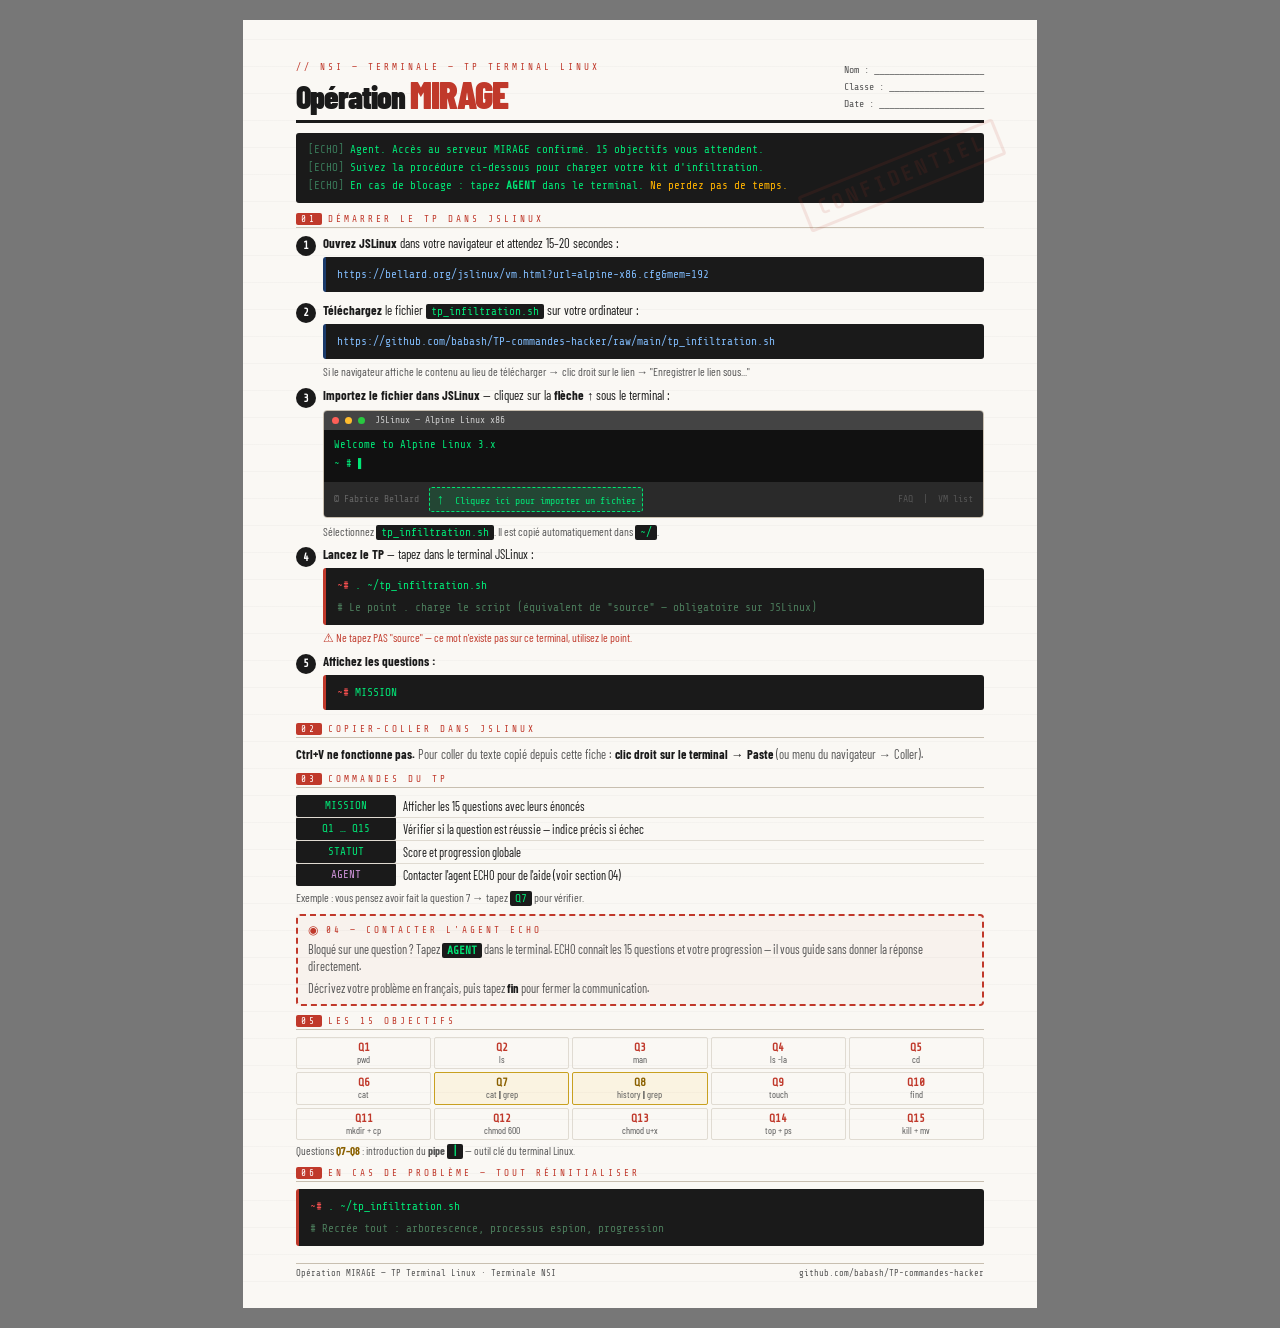
==== fiche_eleve_mirage.html @ bc5b4df1 "Add files via upload" ====
<!DOCTYPE html>
<html lang="fr">
<head>
<meta charset="UTF-8">
<title>Fiche Élève — Opération MIRAGE</title>
<style>
@import url('https://fonts.googleapis.com/css2?family=Share+Tech+Mono&family=Barlow+Condensed:wght@300;400;600;700;900&display=swap');

:root {
  --paper: #faf8f4;
  --ink: #1a1a1a;
  --ink-dim: #555;
  --red: #c0392b;
  --green: #1a6640;
  --amber: #7a4f00;
  --blue: #1a3a6a;
  --border: #c8bfb0;
  --border-light: #e0dbd2;
  --code-bg: #1a1a1a;
  --code-fg: #00e676;
}

* { box-sizing: border-box; margin: 0; padding: 0; }

@media screen {
  body { background: #777; display: flex; justify-content: center; padding: 20px; }
}

.page {
  width: 210mm;
  min-height: 297mm;
  background: var(--paper);
  color: var(--ink);
  font-family: 'Barlow Condensed', sans-serif;
  position: relative;
  padding: 11mm 14mm 14mm;
  background-image: repeating-linear-gradient(
    0deg, transparent, transparent 26px,
    rgba(0,0,0,0.025) 26px, rgba(0,0,0,0.025) 27px
  );
}

/* Tampon CONFIDENTIEL */
.page::before {
  content: 'CONFIDENTIEL';
  position: absolute; top: 36mm; right: 8mm;
  font-family: 'Share Tech Mono', monospace;
  font-size: 1.3rem; font-weight: 700;
  color: var(--red); opacity: 0.11;
  transform: rotate(-22deg);
  letter-spacing: 4px;
  border: 3px solid var(--red);
  padding: 5px 12px; border-radius: 3px;
  pointer-events: none;
}

/* ─── HEADER ─── */
.header {
  border-bottom: 3px solid var(--ink);
  padding-bottom: 7px; margin-bottom: 10px;
  display: flex; justify-content: space-between; align-items: flex-end;
}
.doc-ref {
  font-family: 'Share Tech Mono', monospace;
  font-size: 0.58rem; color: var(--red);
  letter-spacing: 3px; text-transform: uppercase; margin-bottom: 3px;
}
h1 { font-size: 2rem; font-weight: 900; line-height: 1; letter-spacing: -1px; }
h1 em { font-style: normal; color: var(--red); font-size: 2.4rem; }
.header-right {
  text-align: right;
  font-family: 'Share Tech Mono', monospace;
  font-size: 0.62rem; color: var(--ink-dim); line-height: 1.7;
}

/* ─── INTRO TRANSMISSION ─── */
.transmission {
  background: var(--ink); color: #00e676;
  font-family: 'Share Tech Mono', monospace;
  font-size: 0.68rem; line-height: 1.65;
  padding: 8px 12px; border-radius: 3px;
  margin-bottom: 10px;
}
.transmission .dim  { color: #3a7a5a; }
.transmission .warn { color: #ffb300; }

/* ─── SECTIONS ─── */
.section { margin-bottom: 9px; }
.section-head {
  font-family: 'Share Tech Mono', monospace;
  font-size: 0.58rem; letter-spacing: 3px;
  text-transform: uppercase; color: var(--red);
  border-bottom: 1px solid var(--border);
  padding-bottom: 2px; margin-bottom: 7px;
  display: flex; align-items: center; gap: 6px;
}
.section-head .num {
  background: var(--red); color: white;
  font-size: 0.58rem; padding: 1px 5px;
  border-radius: 2px;
}

/* ─── STEPS ─── */
.steps { display: flex; flex-direction: column; gap: 6px; }
.step { display: grid; grid-template-columns: 20px 1fr; gap: 7px; align-items: start; }
.step-num {
  font-family: 'Share Tech Mono', monospace;
  font-size: 0.7rem; font-weight: 700;
  color: white; background: var(--ink);
  width: 20px; height: 20px; border-radius: 50%;
  display: flex; align-items: center; justify-content: center;
  flex-shrink: 0; margin-top: 1px;
}
.step-body { font-size: 0.8rem; line-height: 1.4; }
.step-body strong { font-weight: 700; }
.step-body a { color: var(--blue); font-weight: 600; }

/* ─── CODE BLOCKS ─── */
code {
  font-family: 'Share Tech Mono', monospace;
  background: var(--ink); color: var(--code-fg);
  padding: 1px 5px; border-radius: 2px; font-size: 0.7rem;
}
.cmd-block {
  font-family: 'Share Tech Mono', monospace;
  background: var(--ink); color: var(--code-fg);
  padding: 7px 11px; border-radius: 3px;
  font-size: 0.7rem; line-height: 1.9; margin: 4px 0;
  border-left: 3px solid var(--red);
}
.cmd-block .prompt { color: #ff5252; }
.cmd-block .dim    { color: #4a7a5a; }
.cmd-block .url    { color: #ffb300; font-size: 0.64rem; word-break: break-all; }

/* ─── JSLINUX SCHEMA ─── */
.jslinux-schema {
  border: 1px solid var(--border);
  border-radius: 4px;
  overflow: hidden;
  margin: 5px 0;
  font-family: 'Share Tech Mono', monospace;
  font-size: 0.68rem;
}
.schema-bar {
  background: #444; color: #ccc;
  padding: 3px 8px; font-size: 0.62rem;
  display: flex; align-items: center; gap: 6px;
}
.schema-dot { width: 7px; height: 7px; border-radius: 50%; display: inline-block; }
.schema-terminal {
  background: #111; color: #00e676;
  padding: 6px 10px; line-height: 1.8; font-size: 0.66rem;
  min-height: 52px;
}
.schema-toolbar {
  background: #2a2a2a; color: #888;
  padding: 5px 10px;
  display: flex; align-items: center; gap: 10px;
  font-size: 0.62rem;
}
.upload-btn {
  background: #444; color: #fff;
  border: 1px solid #666; border-radius: 3px;
  padding: 3px 9px; font-size: 0.65rem;
  display: inline-flex; align-items: center; gap: 4px;
  cursor: pointer;
}
.arrow-up { font-size: 0.9rem; color: #00e676; }
.highlight-arrow {
  background: rgba(0,230,118,0.15);
  border: 1px dashed var(--code-fg);
  border-radius: 3px; padding: 1px 6px;
  color: var(--code-fg);
}

/* ─── COMMANDES TABLE ─── */
.cmd-table { width: 100%; border-collapse: collapse; font-size: 0.76rem; margin: 4px 0; }
.cmd-table td { padding: 4px 7px; border-bottom: 1px solid var(--border-light); vertical-align: middle; }
.cmd-table td:first-child {
  font-family: 'Share Tech Mono', monospace;
  background: var(--ink); color: var(--code-fg);
  font-size: 0.68rem; width: 100px;
  border-radius: 2px; text-align: center;
}
.cmd-table .agent-row td:first-child { color: #ce93d8; }
.cmd-table tr:last-child td { border-bottom: none; }

/* ─── ECHO BOX ─── */
.echo-box {
  border: 2px dashed var(--red);
  border-radius: 4px; padding: 7px 10px;
  background: rgba(192,57,43,0.03); margin-bottom: 9px;
}
.echo-title {
  font-family: 'Share Tech Mono', monospace;
  font-size: 0.58rem; letter-spacing: 3px;
  text-transform: uppercase; color: var(--red);
  margin-bottom: 4px; display: flex; align-items: center; gap: 5px;
}
.echo-title::before { content: '◉'; font-size: 0.75rem; }
.echo-box p { font-size: 0.77rem; line-height: 1.4; color: var(--ink-dim); }
.echo-box strong { color: var(--ink); }

/* ─── Q GRID ─── */
.q-grid {
  display: grid; grid-template-columns: repeat(5, 1fr);
  gap: 3px; margin: 4px 0;
}
.q-cell {
  border: 1px solid var(--border-light); border-radius: 2px;
  padding: 3px 4px; text-align: center; font-size: 0.67rem;
}
.q-cell .qn {
  font-family: 'Share Tech Mono', monospace;
  font-size: 0.7rem; font-weight: 700; color: var(--red); display: block;
}
.q-cell .ql { font-size: 0.6rem; color: var(--ink-dim); display: block; line-height: 1.2; }
.q-cell.pipe { background: rgba(255,179,0,0.08); border-color: #c8a020; }
.q-cell.pipe .qn { color: #8a6000; }

/* ─── FOOTER ─── */
footer {
  position: absolute; bottom: 8mm; left: 14mm; right: 14mm;
  border-top: 1px solid var(--border);
  padding-top: 4px;
  display: flex; justify-content: space-between; align-items: center;
  font-family: 'Share Tech Mono', monospace;
  font-size: 0.55rem; color: var(--ink-dim);
}
footer a { color: var(--ink-dim); text-decoration: none; }

@media print {
  body { background: none; padding: 0; }
  .page { box-shadow: none; }
}
</style>
</head>
<body>
<div class="page">

  <!-- HEADER -->
  <div class="header">
    <div>
      <div class="doc-ref">// NSI — Terminale — TP Terminal Linux</div>
      <h1>Opération <em>MIRAGE</em></h1>
    </div>
    <div class="header-right">
      Nom : ______________________<br>
      Classe : ___________________<br>
      Date : _____________________
    </div>
  </div>

  <!-- TRANSMISSION -->
  <div class="transmission">
    <span class="dim">[ECHO]</span> Agent. Accès au serveur MIRAGE confirmé. 15 objectifs vous attendent.<br>
    <span class="dim">[ECHO]</span> Suivez la procédure ci-dessous pour charger votre kit d'infiltration.<br>
    <span class="dim">[ECHO]</span> En cas de blocage : tapez <strong>AGENT</strong> dans le terminal. <span class="warn">Ne perdez pas de temps.</span>
  </div>

  <!-- SECTION 1 : DÉMARRAGE JSLINUX -->
  <div class="section">
    <div class="section-head"><span class="num">01</span> Démarrer le TP dans JSLinux</div>
    <div class="steps">

      <div class="step">
        <div class="step-num">1</div>
        <div class="step-body">
          <strong>Ouvrez JSLinux</strong> dans votre navigateur et attendez 15–20 secondes :
          <div class="cmd-block" style="border-left-color:#1a3a6a;">
            <span style="color:#7eb8f7;">https://bellard.org/jslinux/vm.html?url=alpine-x86.cfg&amp;mem=192</span>
          </div>
        </div>
      </div>

      <div class="step">
        <div class="step-num">2</div>
        <div class="step-body">
          <strong>Téléchargez</strong> le fichier <code>tp_infiltration.sh</code> sur votre ordinateur :
          <div class="cmd-block" style="border-left-color:#1a3a6a;">
            <span style="color:#7eb8f7;">https://github.com/babash/TP-commandes-hacker/raw/main/tp_infiltration.sh</span>
          </div>
          <span style="font-size:0.72rem; color:var(--ink-dim);">Si le navigateur affiche le contenu au lieu de télécharger → clic droit sur le lien → "Enregistrer le lien sous..."</span>
        </div>
      </div>

      <div class="step">
        <div class="step-num">3</div>
        <div class="step-body">
          <strong>Importez le fichier dans JSLinux</strong> — cliquez sur la <strong>flèche ↑</strong> sous le terminal :

          <!-- Schéma JSLinux -->
          <div class="jslinux-schema" style="margin-top:5px;">
            <div class="schema-bar">
              <span class="schema-dot" style="background:#ff5f57;"></span>
              <span class="schema-dot" style="background:#febc2e;"></span>
              <span class="schema-dot" style="background:#28c840;"></span>
              <span style="margin-left:4px; font-size:0.6rem;">JSLinux — Alpine Linux x86</span>
            </div>
            <div class="schema-terminal">
              Welcome to Alpine Linux 3.x<br>
              ~ # <span style="animation: blink 1s step-end infinite;">▌</span>
            </div>
            <div class="schema-toolbar">
              <span style="color:#666; font-size:0.6rem;">© Fabrice Bellard</span>
              <span class="highlight-arrow">
                <span class="arrow-up">↑</span> &nbsp;Cliquez ici pour importer un fichier
              </span>
              <span style="color:#555; font-size:0.6rem; margin-left:auto;">FAQ &nbsp;|&nbsp; VM list</span>
            </div>
          </div>
          <span style="font-size:0.72rem; color:var(--ink-dim);">
            Sélectionnez <code>tp_infiltration.sh</code>. Il est copié automatiquement dans <code>~/</code>.
          </span>
        </div>
      </div>

      <div class="step">
        <div class="step-num">4</div>
        <div class="step-body">
          <strong>Lancez le TP</strong> — tapez dans le terminal JSLinux :
          <div class="cmd-block">
            <span class="prompt">~#</span> . ~/tp_infiltration.sh
            <br><span class="dim"># Le point . charge le script (équivalent de "source" — obligatoire sur JSLinux)</span>
          </div>
          <span style="font-size:0.72rem; color:var(--red);">⚠ Ne tapez PAS "source" — ce mot n'existe pas sur ce terminal, utilisez le point.</span>
        </div>
      </div>

      <div class="step">
        <div class="step-num">5</div>
        <div class="step-body">
          <strong>Affichez les questions :</strong>
          <div class="cmd-block">
            <span class="prompt">~#</span> MISSION
          </div>
        </div>
      </div>

    </div>
  </div>

  <!-- SECTION 2 : COPIER-COLLER -->
  <div class="section">
    <div class="section-head"><span class="num">02</span> Copier-coller dans JSLinux</div>
    <div style="font-size:0.78rem; line-height:1.5; color:var(--ink-dim);">
      <strong style="color:var(--ink);">Ctrl+V ne fonctionne pas.</strong>
      Pour coller du texte copié depuis cette fiche :
      <strong style="color:var(--ink);">clic droit sur le terminal → Paste</strong> (ou menu du navigateur → Coller).
    </div>
  </div>

  <!-- SECTION 3 : COMMANDES TP -->
  <div class="section">
    <div class="section-head"><span class="num">03</span> Commandes du TP</div>
    <table class="cmd-table">
      <tr><td>MISSION</td><td>Afficher les 15 questions avec leurs énoncés</td></tr>
      <tr><td>Q1 … Q15</td><td>Vérifier si la question est réussie — indice précis si échec</td></tr>
      <tr><td>STATUT</td><td>Score et progression globale</td></tr>
      <tr class="agent-row"><td>AGENT</td><td>Contacter l'agent ECHO pour de l'aide (voir section 04)</td></tr>
    </table>
    <div style="font-size:0.72rem; color:var(--ink-dim); margin-top:4px;">
      Exemple : vous pensez avoir fait la question 7 → tapez <code>Q7</code> pour vérifier.
    </div>
  </div>

  <!-- SECTION 4 : AGENT ECHO -->
  <div class="echo-box">
    <div class="echo-title">04 — Contacter l'agent ECHO</div>
    <p>
      Bloqué sur une question ? Tapez <strong><code>AGENT</code></strong> dans le terminal.
      ECHO connaît les 15 questions et votre progression — il vous guide sans donner la réponse directement.
    </p>
    <p style="margin-top:4px;">
      Décrivez votre problème en français, puis tapez <strong>fin</strong> pour fermer la communication.
    </p>
  </div>

  <!-- SECTION 5 : LES 15 QUESTIONS -->
  <div class="section">
    <div class="section-head"><span class="num">05</span> Les 15 objectifs</div>
    <div class="q-grid">
      <div class="q-cell"><span class="qn">Q1</span><span class="ql">pwd</span></div>
      <div class="q-cell"><span class="qn">Q2</span><span class="ql">ls</span></div>
      <div class="q-cell"><span class="qn">Q3</span><span class="ql">man</span></div>
      <div class="q-cell"><span class="qn">Q4</span><span class="ql">ls -la</span></div>
      <div class="q-cell"><span class="qn">Q5</span><span class="ql">cd</span></div>
      <div class="q-cell"><span class="qn">Q6</span><span class="ql">cat</span></div>
      <div class="q-cell pipe"><span class="qn">Q7</span><span class="ql">cat <strong>|</strong> grep</span></div>
      <div class="q-cell pipe"><span class="qn">Q8</span><span class="ql">history <strong>|</strong> grep</span></div>
      <div class="q-cell"><span class="qn">Q9</span><span class="ql">touch</span></div>
      <div class="q-cell"><span class="qn">Q10</span><span class="ql">find</span></div>
      <div class="q-cell"><span class="qn">Q11</span><span class="ql">mkdir + cp</span></div>
      <div class="q-cell"><span class="qn">Q12</span><span class="ql">chmod 600</span></div>
      <div class="q-cell"><span class="qn">Q13</span><span class="ql">chmod u+x</span></div>
      <div class="q-cell"><span class="qn">Q14</span><span class="ql">top + ps</span></div>
      <div class="q-cell"><span class="qn">Q15</span><span class="ql">kill + mv</span></div>
    </div>
    <div style="font-size:0.7rem; color:var(--ink-dim); margin-top:3px;">
      Questions <span style="color:#8a6000; font-weight:700;">Q7–Q8</span> : introduction du <strong>pipe <code>|</code></strong> — outil clé du terminal Linux.
    </div>
  </div>

  <!-- SECTION 6 : RÉINITIALISER -->
  <div class="section">
    <div class="section-head"><span class="num">06</span> En cas de problème — tout réinitialiser</div>
    <div class="cmd-block">
      <span class="prompt">~#</span> . ~/tp_infiltration.sh
      <br><span class="dim"># Recrée tout : arborescence, processus espion, progression</span>
    </div>
  </div>

  <footer>
    <span>Opération MIRAGE — TP Terminal Linux · Terminale NSI</span>
    <a href="https://github.com/babash/TP-commandes-hacker">github.com/babash/TP-commandes-hacker</a>
  </footer>

</div>
</body>
</html>
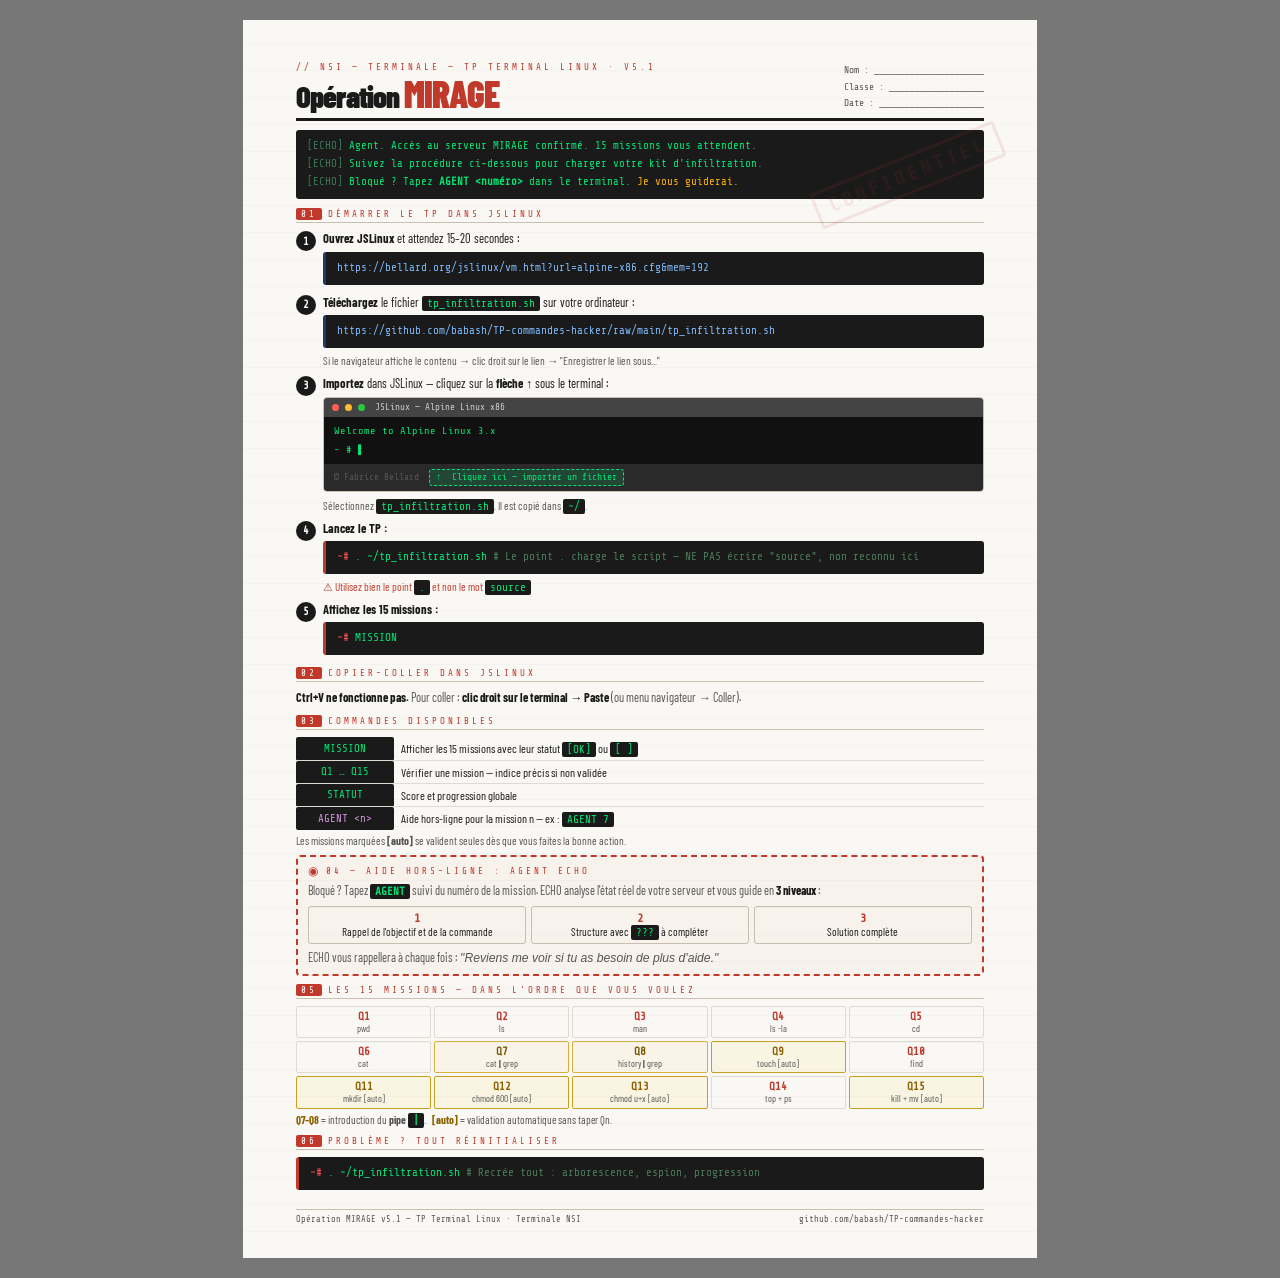
==== commit bc63cb79: "Add files via upload" ====
--- a/fiche_eleve_mirage.html
+++ b/fiche_eleve_mirage.html
@@ -2,416 +2,229 @@
 <html lang="fr">
 <head>
 <meta charset="UTF-8">
-<title>Fiche Élève — Opération MIRAGE</title>
+<title>Fiche Élève — Opération MIRAGE v5.1</title>
 <style>
 @import url('https://fonts.googleapis.com/css2?family=Share+Tech+Mono&family=Barlow+Condensed:wght@300;400;600;700;900&display=swap');
-
 :root {
-  --paper: #faf8f4;
-  --ink: #1a1a1a;
-  --ink-dim: #555;
-  --red: #c0392b;
-  --green: #1a6640;
-  --amber: #7a4f00;
-  --blue: #1a3a6a;
-  --border: #c8bfb0;
-  --border-light: #e0dbd2;
-  --code-bg: #1a1a1a;
-  --code-fg: #00e676;
+  --paper:#faf8f4; --ink:#1a1a1a; --dim:#555;
+  --red:#c0392b; --blue:#1a3a6a; --border:#c8bfb0; --bl:#e0dbd2;
+  --code:#1a1a1a; --fg:#00e676;
 }
-
-* { box-sizing: border-box; margin: 0; padding: 0; }
-
-@media screen {
-  body { background: #777; display: flex; justify-content: center; padding: 20px; }
+*{box-sizing:border-box;margin:0;padding:0;}
+@media screen{body{background:#777;display:flex;justify-content:center;padding:20px;}}
+.page{
+  width:210mm; min-height:297mm;
+  background:var(--paper); color:var(--ink);
+  font-family:'Barlow Condensed',sans-serif;
+  position:relative; padding:11mm 14mm 16mm;
+  background-image:repeating-linear-gradient(0deg,transparent,transparent 26px,rgba(0,0,0,.025) 26px,rgba(0,0,0,.025) 27px);
 }
-
-.page {
-  width: 210mm;
-  min-height: 297mm;
-  background: var(--paper);
-  color: var(--ink);
-  font-family: 'Barlow Condensed', sans-serif;
-  position: relative;
-  padding: 11mm 14mm 14mm;
-  background-image: repeating-linear-gradient(
-    0deg, transparent, transparent 26px,
-    rgba(0,0,0,0.025) 26px, rgba(0,0,0,0.025) 27px
-  );
+.page::before{
+  content:'CONFIDENTIEL';
+  position:absolute;top:36mm;right:8mm;
+  font-family:'Share Tech Mono',monospace;font-size:1.2rem;font-weight:700;
+  color:var(--red);opacity:.1;transform:rotate(-22deg);letter-spacing:4px;
+  border:3px solid var(--red);padding:5px 12px;border-radius:3px;pointer-events:none;
 }
-
-/* Tampon CONFIDENTIEL */
-.page::before {
-  content: 'CONFIDENTIEL';
-  position: absolute; top: 36mm; right: 8mm;
-  font-family: 'Share Tech Mono', monospace;
-  font-size: 1.3rem; font-weight: 700;
-  color: var(--red); opacity: 0.11;
-  transform: rotate(-22deg);
-  letter-spacing: 4px;
-  border: 3px solid var(--red);
-  padding: 5px 12px; border-radius: 3px;
-  pointer-events: none;
-}
-
-/* ─── HEADER ─── */
-.header {
-  border-bottom: 3px solid var(--ink);
-  padding-bottom: 7px; margin-bottom: 10px;
-  display: flex; justify-content: space-between; align-items: flex-end;
-}
-.doc-ref {
-  font-family: 'Share Tech Mono', monospace;
-  font-size: 0.58rem; color: var(--red);
-  letter-spacing: 3px; text-transform: uppercase; margin-bottom: 3px;
-}
-h1 { font-size: 2rem; font-weight: 900; line-height: 1; letter-spacing: -1px; }
-h1 em { font-style: normal; color: var(--red); font-size: 2.4rem; }
-.header-right {
-  text-align: right;
-  font-family: 'Share Tech Mono', monospace;
-  font-size: 0.62rem; color: var(--ink-dim); line-height: 1.7;
-}
-
-/* ─── INTRO TRANSMISSION ─── */
-.transmission {
-  background: var(--ink); color: #00e676;
-  font-family: 'Share Tech Mono', monospace;
-  font-size: 0.68rem; line-height: 1.65;
-  padding: 8px 12px; border-radius: 3px;
-  margin-bottom: 10px;
-}
-.transmission .dim  { color: #3a7a5a; }
-.transmission .warn { color: #ffb300; }
-
-/* ─── SECTIONS ─── */
-.section { margin-bottom: 9px; }
-.section-head {
-  font-family: 'Share Tech Mono', monospace;
-  font-size: 0.58rem; letter-spacing: 3px;
-  text-transform: uppercase; color: var(--red);
-  border-bottom: 1px solid var(--border);
-  padding-bottom: 2px; margin-bottom: 7px;
-  display: flex; align-items: center; gap: 6px;
-}
-.section-head .num {
-  background: var(--red); color: white;
-  font-size: 0.58rem; padding: 1px 5px;
-  border-radius: 2px;
-}
-
-/* ─── STEPS ─── */
-.steps { display: flex; flex-direction: column; gap: 6px; }
-.step { display: grid; grid-template-columns: 20px 1fr; gap: 7px; align-items: start; }
-.step-num {
-  font-family: 'Share Tech Mono', monospace;
-  font-size: 0.7rem; font-weight: 700;
-  color: white; background: var(--ink);
-  width: 20px; height: 20px; border-radius: 50%;
-  display: flex; align-items: center; justify-content: center;
-  flex-shrink: 0; margin-top: 1px;
-}
-.step-body { font-size: 0.8rem; line-height: 1.4; }
-.step-body strong { font-weight: 700; }
-.step-body a { color: var(--blue); font-weight: 600; }
-
-/* ─── CODE BLOCKS ─── */
-code {
-  font-family: 'Share Tech Mono', monospace;
-  background: var(--ink); color: var(--code-fg);
-  padding: 1px 5px; border-radius: 2px; font-size: 0.7rem;
-}
-.cmd-block {
-  font-family: 'Share Tech Mono', monospace;
-  background: var(--ink); color: var(--code-fg);
-  padding: 7px 11px; border-radius: 3px;
-  font-size: 0.7rem; line-height: 1.9; margin: 4px 0;
-  border-left: 3px solid var(--red);
-}
-.cmd-block .prompt { color: #ff5252; }
-.cmd-block .dim    { color: #4a7a5a; }
-.cmd-block .url    { color: #ffb300; font-size: 0.64rem; word-break: break-all; }
-
-/* ─── JSLINUX SCHEMA ─── */
-.jslinux-schema {
-  border: 1px solid var(--border);
-  border-radius: 4px;
-  overflow: hidden;
-  margin: 5px 0;
-  font-family: 'Share Tech Mono', monospace;
-  font-size: 0.68rem;
-}
-.schema-bar {
-  background: #444; color: #ccc;
-  padding: 3px 8px; font-size: 0.62rem;
-  display: flex; align-items: center; gap: 6px;
-}
-.schema-dot { width: 7px; height: 7px; border-radius: 50%; display: inline-block; }
-.schema-terminal {
-  background: #111; color: #00e676;
-  padding: 6px 10px; line-height: 1.8; font-size: 0.66rem;
-  min-height: 52px;
-}
-.schema-toolbar {
-  background: #2a2a2a; color: #888;
-  padding: 5px 10px;
-  display: flex; align-items: center; gap: 10px;
-  font-size: 0.62rem;
-}
-.upload-btn {
-  background: #444; color: #fff;
-  border: 1px solid #666; border-radius: 3px;
-  padding: 3px 9px; font-size: 0.65rem;
-  display: inline-flex; align-items: center; gap: 4px;
-  cursor: pointer;
-}
-.arrow-up { font-size: 0.9rem; color: #00e676; }
-.highlight-arrow {
-  background: rgba(0,230,118,0.15);
-  border: 1px dashed var(--code-fg);
-  border-radius: 3px; padding: 1px 6px;
-  color: var(--code-fg);
-}
-
-/* ─── COMMANDES TABLE ─── */
-.cmd-table { width: 100%; border-collapse: collapse; font-size: 0.76rem; margin: 4px 0; }
-.cmd-table td { padding: 4px 7px; border-bottom: 1px solid var(--border-light); vertical-align: middle; }
-.cmd-table td:first-child {
-  font-family: 'Share Tech Mono', monospace;
-  background: var(--ink); color: var(--code-fg);
-  font-size: 0.68rem; width: 100px;
-  border-radius: 2px; text-align: center;
-}
-.cmd-table .agent-row td:first-child { color: #ce93d8; }
-.cmd-table tr:last-child td { border-bottom: none; }
-
-/* ─── ECHO BOX ─── */
-.echo-box {
-  border: 2px dashed var(--red);
-  border-radius: 4px; padding: 7px 10px;
-  background: rgba(192,57,43,0.03); margin-bottom: 9px;
-}
-.echo-title {
-  font-family: 'Share Tech Mono', monospace;
-  font-size: 0.58rem; letter-spacing: 3px;
-  text-transform: uppercase; color: var(--red);
-  margin-bottom: 4px; display: flex; align-items: center; gap: 5px;
-}
-.echo-title::before { content: '◉'; font-size: 0.75rem; }
-.echo-box p { font-size: 0.77rem; line-height: 1.4; color: var(--ink-dim); }
-.echo-box strong { color: var(--ink); }
-
-/* ─── Q GRID ─── */
-.q-grid {
-  display: grid; grid-template-columns: repeat(5, 1fr);
-  gap: 3px; margin: 4px 0;
-}
-.q-cell {
-  border: 1px solid var(--border-light); border-radius: 2px;
-  padding: 3px 4px; text-align: center; font-size: 0.67rem;
-}
-.q-cell .qn {
-  font-family: 'Share Tech Mono', monospace;
-  font-size: 0.7rem; font-weight: 700; color: var(--red); display: block;
-}
-.q-cell .ql { font-size: 0.6rem; color: var(--ink-dim); display: block; line-height: 1.2; }
-.q-cell.pipe { background: rgba(255,179,0,0.08); border-color: #c8a020; }
-.q-cell.pipe .qn { color: #8a6000; }
-
-/* ─── FOOTER ─── */
-footer {
-  position: absolute; bottom: 8mm; left: 14mm; right: 14mm;
-  border-top: 1px solid var(--border);
-  padding-top: 4px;
-  display: flex; justify-content: space-between; align-items: center;
-  font-family: 'Share Tech Mono', monospace;
-  font-size: 0.55rem; color: var(--ink-dim);
-}
-footer a { color: var(--ink-dim); text-decoration: none; }
-
-@media print {
-  body { background: none; padding: 0; }
-  .page { box-shadow: none; }
-}
+.header{border-bottom:3px solid var(--ink);padding-bottom:7px;margin-bottom:9px;display:flex;justify-content:space-between;align-items:flex-end;}
+.doc-ref{font-family:'Share Tech Mono',monospace;font-size:.57rem;color:var(--red);letter-spacing:3px;text-transform:uppercase;margin-bottom:3px;}
+h1{font-size:1.9rem;font-weight:900;line-height:1;letter-spacing:-1px;}
+h1 em{font-style:normal;color:var(--red);font-size:2.3rem;}
+.header-r{text-align:right;font-family:'Share Tech Mono',monospace;font-size:.6rem;color:var(--dim);line-height:1.7;}
+.tx{background:var(--ink);color:#00e676;font-family:'Share Tech Mono',monospace;font-size:.67rem;line-height:1.65;padding:8px 11px;border-radius:3px;margin-bottom:9px;}
+.tx .d{color:#3a7a5a;} .tx .w{color:#ffb300;}
+.sec{margin-bottom:8px;}
+.sh{font-family:'Share Tech Mono',monospace;font-size:.57rem;letter-spacing:3px;text-transform:uppercase;color:var(--red);border-bottom:1px solid var(--border);padding-bottom:2px;margin-bottom:7px;display:flex;align-items:center;gap:6px;}
+.sh .n{background:var(--red);color:white;font-size:.57rem;padding:1px 5px;border-radius:2px;}
+.steps{display:flex;flex-direction:column;gap:5px;}
+.step{display:grid;grid-template-columns:20px 1fr;gap:7px;align-items:start;}
+.sn{font-family:'Share Tech Mono',monospace;font-size:.68rem;font-weight:700;color:white;background:var(--ink);width:20px;height:20px;border-radius:50%;display:flex;align-items:center;justify-content:center;flex-shrink:0;margin-top:1px;}
+.sb{font-size:.78rem;line-height:1.4;}
+.sb strong{font-weight:700;}
+.sb a{color:var(--blue);font-weight:600;}
+code{font-family:'Share Tech Mono',monospace;background:var(--ink);color:var(--fg);padding:1px 5px;border-radius:2px;font-size:.69rem;}
+.cmd{font-family:'Share Tech Mono',monospace;background:var(--ink);color:var(--fg);padding:6px 11px;border-radius:3px;font-size:.69rem;line-height:1.9;margin:4px 0;border-left:3px solid var(--red);}
+.cmd .pr{color:#ff5252;} .cmd .d{color:#4a7a5a;} .cmd .url{color:#ffb300;font-size:.63rem;word-break:break-all;}
+/* JSLinux schema */
+.jsl{border:1px solid var(--border);border-radius:4px;overflow:hidden;margin:5px 0;font-family:'Share Tech Mono',monospace;font-size:.66rem;}
+.jsl-bar{background:#444;color:#ccc;padding:3px 8px;font-size:.6rem;display:flex;align-items:center;gap:6px;}
+.dot{width:7px;height:7px;border-radius:50%;display:inline-block;}
+.jsl-term{background:#111;color:#00e676;padding:5px 10px;line-height:1.8;font-size:.64rem;min-height:46px;}
+.jsl-tb{background:#2a2a2a;color:#888;padding:5px 10px;display:flex;align-items:center;gap:10px;font-size:.6rem;}
+.arrow-hl{background:rgba(0,230,118,.15);border:1px dashed #00e676;border-radius:3px;padding:1px 6px;color:#00e676;}
+/* Commands table */
+.ct{width:100%;border-collapse:collapse;font-size:.75rem;margin:4px 0;}
+.ct td{padding:4px 7px;border-bottom:1px solid var(--bl);vertical-align:middle;}
+.ct td:first-child{font-family:'Share Tech Mono',monospace;background:var(--ink);color:var(--fg);font-size:.67rem;width:98px;border-radius:2px;text-align:center;}
+.ct .ar td:first-child{color:#ce93d8;}
+.ct tr:last-child td{border-bottom:none;}
+/* AGENT box */
+.ag{border:2px dashed var(--red);border-radius:4px;padding:7px 10px;background:rgba(192,57,43,.03);margin-bottom:8px;}
+.ag-t{font-family:'Share Tech Mono',monospace;font-size:.57rem;letter-spacing:3px;text-transform:uppercase;color:var(--red);margin-bottom:4px;display:flex;align-items:center;gap:5px;}
+.ag-t::before{content:'◉';font-size:.75rem;}
+.ag p{font-size:.76rem;line-height:1.4;color:var(--dim);}
+.ag strong{color:var(--ink);}
+.ag .lvl{display:grid;grid-template-columns:repeat(3,1fr);gap:5px;margin-top:6px;}
+.ag .lvl-item{border:1px solid var(--border);border-radius:3px;padding:4px 6px;font-size:.7rem;text-align:center;}
+.ag .lvl-item strong{display:block;font-family:'Share Tech Mono',monospace;color:var(--red);font-size:.75rem;}
+/* Q grid */
+.qg{display:grid;grid-template-columns:repeat(5,1fr);gap:3px;margin:4px 0;}
+.qc{border:1px solid var(--bl);border-radius:2px;padding:3px 4px;text-align:center;}
+.qn{font-family:'Share Tech Mono',monospace;font-size:.68rem;font-weight:700;color:var(--red);display:block;}
+.ql{font-size:.59rem;color:var(--dim);display:block;line-height:1.2;}
+.qc.auto{background:rgba(255,179,0,.07);border-color:#c8a020;}
+.qc.auto .qn{color:#8a6000;}
+.qc.pipe{background:rgba(255,179,0,.05);border-color:#d4b040;}
+.qc.pipe .qn{color:#7a5800;}
+footer{position:absolute;bottom:9mm;left:14mm;right:14mm;border-top:1px solid var(--border);padding-top:4px;display:flex;justify-content:space-between;font-family:'Share Tech Mono',monospace;font-size:.54rem;color:var(--dim);}
+footer a{color:var(--dim);text-decoration:none;}
+@media print{body{background:none;padding:0;}.page{box-shadow:none;}}
 </style>
 </head>
 <body>
 <div class="page">
 
-  <!-- HEADER -->
   <div class="header">
     <div>
-      <div class="doc-ref">// NSI — Terminale — TP Terminal Linux</div>
+      <div class="doc-ref">// NSI — Terminale — TP Terminal Linux · v5.1</div>
       <h1>Opération <em>MIRAGE</em></h1>
     </div>
-    <div class="header-right">
+    <div class="header-r">
       Nom : ______________________<br>
       Classe : ___________________<br>
       Date : _____________________
     </div>
   </div>
 
-  <!-- TRANSMISSION -->
-  <div class="transmission">
-    <span class="dim">[ECHO]</span> Agent. Accès au serveur MIRAGE confirmé. 15 objectifs vous attendent.<br>
-    <span class="dim">[ECHO]</span> Suivez la procédure ci-dessous pour charger votre kit d'infiltration.<br>
-    <span class="dim">[ECHO]</span> En cas de blocage : tapez <strong>AGENT</strong> dans le terminal. <span class="warn">Ne perdez pas de temps.</span>
-  </div>
-
-  <!-- SECTION 1 : DÉMARRAGE JSLINUX -->
-  <div class="section">
-    <div class="section-head"><span class="num">01</span> Démarrer le TP dans JSLinux</div>
+  <div class="tx">
+    <span class="d">[ECHO]</span> Agent. Accès au serveur MIRAGE confirmé. 15 missions vous attendent.<br>
+    <span class="d">[ECHO]</span> Suivez la procédure ci-dessous pour charger votre kit d'infiltration.<br>
+    <span class="d">[ECHO]</span> Bloqué ? Tapez <strong>AGENT &lt;numéro&gt;</strong> dans le terminal. <span class="w">Je vous guiderai.</span>
+  </div>
+
+  <!-- 01 DÉMARRAGE -->
+  <div class="sec">
+    <div class="sh"><span class="n">01</span> Démarrer le TP dans JSLinux</div>
     <div class="steps">
 
       <div class="step">
-        <div class="step-num">1</div>
-        <div class="step-body">
-          <strong>Ouvrez JSLinux</strong> dans votre navigateur et attendez 15–20 secondes :
-          <div class="cmd-block" style="border-left-color:#1a3a6a;">
-            <span style="color:#7eb8f7;">https://bellard.org/jslinux/vm.html?url=alpine-x86.cfg&amp;mem=192</span>
-          </div>
-        </div>
-      </div>
-
-      <div class="step">
-        <div class="step-num">2</div>
-        <div class="step-body">
-          <strong>Téléchargez</strong> le fichier <code>tp_infiltration.sh</code> sur votre ordinateur :
-          <div class="cmd-block" style="border-left-color:#1a3a6a;">
-            <span style="color:#7eb8f7;">https://github.com/babash/TP-commandes-hacker/raw/main/tp_infiltration.sh</span>
-          </div>
-          <span style="font-size:0.72rem; color:var(--ink-dim);">Si le navigateur affiche le contenu au lieu de télécharger → clic droit sur le lien → "Enregistrer le lien sous..."</span>
-        </div>
-      </div>
-
-      <div class="step">
-        <div class="step-num">3</div>
-        <div class="step-body">
-          <strong>Importez le fichier dans JSLinux</strong> — cliquez sur la <strong>flèche ↑</strong> sous le terminal :
-
-          <!-- Schéma JSLinux -->
-          <div class="jslinux-schema" style="margin-top:5px;">
-            <div class="schema-bar">
-              <span class="schema-dot" style="background:#ff5f57;"></span>
-              <span class="schema-dot" style="background:#febc2e;"></span>
-              <span class="schema-dot" style="background:#28c840;"></span>
-              <span style="margin-left:4px; font-size:0.6rem;">JSLinux — Alpine Linux x86</span>
-            </div>
-            <div class="schema-terminal">
-              Welcome to Alpine Linux 3.x<br>
-              ~ # <span style="animation: blink 1s step-end infinite;">▌</span>
-            </div>
-            <div class="schema-toolbar">
-              <span style="color:#666; font-size:0.6rem;">© Fabrice Bellard</span>
-              <span class="highlight-arrow">
-                <span class="arrow-up">↑</span> &nbsp;Cliquez ici pour importer un fichier
-              </span>
-              <span style="color:#555; font-size:0.6rem; margin-left:auto;">FAQ &nbsp;|&nbsp; VM list</span>
+        <div class="sn">1</div>
+        <div class="sb"><strong>Ouvrez JSLinux</strong> et attendez 15–20 secondes :
+          <div class="cmd" style="border-left-color:#1a3a6a;"><span style="color:#7eb8f7;">https://bellard.org/jslinux/vm.html?url=alpine-x86.cfg&amp;mem=192</span></div>
+        </div>
+      </div>
+
+      <div class="step">
+        <div class="sn">2</div>
+        <div class="sb"><strong>Téléchargez</strong> le fichier <code>tp_infiltration.sh</code> sur votre ordinateur :
+          <div class="cmd" style="border-left-color:#1a3a6a;"><span style="color:#7eb8f7;">https://github.com/babash/TP-commandes-hacker/raw/main/tp_infiltration.sh</span></div>
+          <span style="font-size:.7rem;color:var(--dim);">Si le navigateur affiche le contenu → clic droit sur le lien → "Enregistrer le lien sous..."</span>
+        </div>
+      </div>
+
+      <div class="step">
+        <div class="sn">3</div>
+        <div class="sb"><strong>Importez</strong> dans JSLinux — cliquez sur la <strong>flèche ↑</strong> sous le terminal :
+          <div class="jsl">
+            <div class="jsl-bar"><span class="dot" style="background:#ff5f57;"></span><span class="dot" style="background:#febc2e;"></span><span class="dot" style="background:#28c840;"></span><span style="font-size:.58rem;margin-left:4px;">JSLinux — Alpine Linux x86</span></div>
+            <div class="jsl-term">Welcome to Alpine Linux 3.x<br>~ # ▌</div>
+            <div class="jsl-tb">
+              <span style="color:#555;font-size:.58rem;">© Fabrice Bellard</span>
+              <span class="arrow-hl">↑ &nbsp;Cliquez ici — importer un fichier</span>
             </div>
           </div>
-          <span style="font-size:0.72rem; color:var(--ink-dim);">
-            Sélectionnez <code>tp_infiltration.sh</code>. Il est copié automatiquement dans <code>~/</code>.
-          </span>
-        </div>
-      </div>
-
-      <div class="step">
-        <div class="step-num">4</div>
-        <div class="step-body">
-          <strong>Lancez le TP</strong> — tapez dans le terminal JSLinux :
-          <div class="cmd-block">
-            <span class="prompt">~#</span> . ~/tp_infiltration.sh
-            <br><span class="dim"># Le point . charge le script (équivalent de "source" — obligatoire sur JSLinux)</span>
-          </div>
-          <span style="font-size:0.72rem; color:var(--red);">⚠ Ne tapez PAS "source" — ce mot n'existe pas sur ce terminal, utilisez le point.</span>
-        </div>
-      </div>
-
-      <div class="step">
-        <div class="step-num">5</div>
-        <div class="step-body">
-          <strong>Affichez les questions :</strong>
-          <div class="cmd-block">
-            <span class="prompt">~#</span> MISSION
-          </div>
-        </div>
-      </div>
-
-    </div>
-  </div>
-
-  <!-- SECTION 2 : COPIER-COLLER -->
-  <div class="section">
-    <div class="section-head"><span class="num">02</span> Copier-coller dans JSLinux</div>
-    <div style="font-size:0.78rem; line-height:1.5; color:var(--ink-dim);">
+          <span style="font-size:.7rem;color:var(--dim);">Sélectionnez <code>tp_infiltration.sh</code>. Il est copié dans <code>~/</code>.</span>
+        </div>
+      </div>
+
+      <div class="step">
+        <div class="sn">4</div>
+        <div class="sb"><strong>Lancez le TP :</strong>
+          <div class="cmd"><span class="pr">~#</span> . ~/tp_infiltration.sh
+<span class="d"># Le point . charge le script — NE PAS écrire "source", non reconnu ici</span></div>
+          <span style="font-size:.7rem;color:var(--red);">⚠ Utilisez bien le point <code>.</code> et non le mot <code>source</code></span>
+        </div>
+      </div>
+
+      <div class="step">
+        <div class="sn">5</div>
+        <div class="sb"><strong>Affichez les 15 missions :</strong>
+          <div class="cmd"><span class="pr">~#</span> MISSION</div>
+        </div>
+      </div>
+    </div>
+  </div>
+
+  <!-- 02 COPIER-COLLER -->
+  <div class="sec">
+    <div class="sh"><span class="n">02</span> Copier-coller dans JSLinux</div>
+    <div style="font-size:.77rem;line-height:1.45;color:var(--dim);">
       <strong style="color:var(--ink);">Ctrl+V ne fonctionne pas.</strong>
-      Pour coller du texte copié depuis cette fiche :
-      <strong style="color:var(--ink);">clic droit sur le terminal → Paste</strong> (ou menu du navigateur → Coller).
-    </div>
-  </div>
-
-  <!-- SECTION 3 : COMMANDES TP -->
-  <div class="section">
-    <div class="section-head"><span class="num">03</span> Commandes du TP</div>
-    <table class="cmd-table">
-      <tr><td>MISSION</td><td>Afficher les 15 questions avec leurs énoncés</td></tr>
-      <tr><td>Q1 … Q15</td><td>Vérifier si la question est réussie — indice précis si échec</td></tr>
+      Pour coller : <strong style="color:var(--ink);">clic droit sur le terminal → Paste</strong> (ou menu navigateur → Coller).
+    </div>
+  </div>
+
+  <!-- 03 COMMANDES -->
+  <div class="sec">
+    <div class="sh"><span class="n">03</span> Commandes disponibles</div>
+    <table class="ct">
+      <tr><td>MISSION</td><td>Afficher les 15 missions avec leur statut <code>[OK]</code> ou <code>[ ]</code></td></tr>
+      <tr><td>Q1 … Q15</td><td>Vérifier une mission — indice précis si non validée</td></tr>
       <tr><td>STATUT</td><td>Score et progression globale</td></tr>
-      <tr class="agent-row"><td>AGENT</td><td>Contacter l'agent ECHO pour de l'aide (voir section 04)</td></tr>
+      <tr class="ar"><td>AGENT &lt;n&gt;</td><td>Aide hors-ligne pour la mission n — ex : <code>AGENT 7</code></td></tr>
     </table>
-    <div style="font-size:0.72rem; color:var(--ink-dim); margin-top:4px;">
-      Exemple : vous pensez avoir fait la question 7 → tapez <code>Q7</code> pour vérifier.
-    </div>
-  </div>
-
-  <!-- SECTION 4 : AGENT ECHO -->
-  <div class="echo-box">
-    <div class="echo-title">04 — Contacter l'agent ECHO</div>
-    <p>
-      Bloqué sur une question ? Tapez <strong><code>AGENT</code></strong> dans le terminal.
-      ECHO connaît les 15 questions et votre progression — il vous guide sans donner la réponse directement.
-    </p>
-    <p style="margin-top:4px;">
-      Décrivez votre problème en français, puis tapez <strong>fin</strong> pour fermer la communication.
-    </p>
-  </div>
-
-  <!-- SECTION 5 : LES 15 QUESTIONS -->
-  <div class="section">
-    <div class="section-head"><span class="num">05</span> Les 15 objectifs</div>
-    <div class="q-grid">
-      <div class="q-cell"><span class="qn">Q1</span><span class="ql">pwd</span></div>
-      <div class="q-cell"><span class="qn">Q2</span><span class="ql">ls</span></div>
-      <div class="q-cell"><span class="qn">Q3</span><span class="ql">man</span></div>
-      <div class="q-cell"><span class="qn">Q4</span><span class="ql">ls -la</span></div>
-      <div class="q-cell"><span class="qn">Q5</span><span class="ql">cd</span></div>
-      <div class="q-cell"><span class="qn">Q6</span><span class="ql">cat</span></div>
-      <div class="q-cell pipe"><span class="qn">Q7</span><span class="ql">cat <strong>|</strong> grep</span></div>
-      <div class="q-cell pipe"><span class="qn">Q8</span><span class="ql">history <strong>|</strong> grep</span></div>
-      <div class="q-cell"><span class="qn">Q9</span><span class="ql">touch</span></div>
-      <div class="q-cell"><span class="qn">Q10</span><span class="ql">find</span></div>
-      <div class="q-cell"><span class="qn">Q11</span><span class="ql">mkdir + cp</span></div>
-      <div class="q-cell"><span class="qn">Q12</span><span class="ql">chmod 600</span></div>
-      <div class="q-cell"><span class="qn">Q13</span><span class="ql">chmod u+x</span></div>
-      <div class="q-cell"><span class="qn">Q14</span><span class="ql">top + ps</span></div>
-      <div class="q-cell"><span class="qn">Q15</span><span class="ql">kill + mv</span></div>
-    </div>
-    <div style="font-size:0.7rem; color:var(--ink-dim); margin-top:3px;">
-      Questions <span style="color:#8a6000; font-weight:700;">Q7–Q8</span> : introduction du <strong>pipe <code>|</code></strong> — outil clé du terminal Linux.
-    </div>
-  </div>
-
-  <!-- SECTION 6 : RÉINITIALISER -->
-  <div class="section">
-    <div class="section-head"><span class="num">06</span> En cas de problème — tout réinitialiser</div>
-    <div class="cmd-block">
-      <span class="prompt">~#</span> . ~/tp_infiltration.sh
-      <br><span class="dim"># Recrée tout : arborescence, processus espion, progression</span>
-    </div>
+    <div style="font-size:.7rem;color:var(--dim);margin-top:3px;">
+      Les missions marquées <strong>[auto]</strong> se valident seules dès que vous faites la bonne action.
+    </div>
+  </div>
+
+  <!-- 04 AGENT ECHO -->
+  <div class="ag">
+    <div class="ag-t">04 — Aide hors-ligne : Agent ECHO</div>
+    <p>Bloqué ? Tapez <strong><code>AGENT</code></strong> suivi du numéro de la mission. ECHO analyse l'état réel de votre serveur et vous guide en <strong>3 niveaux</strong> :</p>
+    <div class="lvl">
+      <div class="lvl-item"><strong>1</strong>Rappel de l'objectif et de la commande</div>
+      <div class="lvl-item"><strong>2</strong>Structure avec <code>???</code> à compléter</div>
+      <div class="lvl-item"><strong>3</strong>Solution complète</div>
+    </div>
+    <p style="margin-top:5px;">ECHO vous rappellera à chaque fois : <em>"Reviens me voir si tu as besoin de plus d'aide."</em></p>
+  </div>
+
+  <!-- 05 MISSIONS -->
+  <div class="sec">
+    <div class="sh"><span class="n">05</span> Les 15 missions — dans l'ordre que vous voulez</div>
+    <div class="qg">
+      <div class="qc"><span class="qn">Q1</span><span class="ql">pwd</span></div>
+      <div class="qc"><span class="qn">Q2</span><span class="ql">ls</span></div>
+      <div class="qc"><span class="qn">Q3</span><span class="ql">man</span></div>
+      <div class="qc"><span class="qn">Q4</span><span class="ql">ls -la</span></div>
+      <div class="qc"><span class="qn">Q5</span><span class="ql">cd</span></div>
+      <div class="qc"><span class="qn">Q6</span><span class="ql">cat</span></div>
+      <div class="qc pipe"><span class="qn">Q7</span><span class="ql">cat <strong>|</strong> grep</span></div>
+      <div class="qc pipe"><span class="qn">Q8</span><span class="ql">history <strong>|</strong> grep</span></div>
+      <div class="qc auto"><span class="qn">Q9</span><span class="ql">touch [auto]</span></div>
+      <div class="qc"><span class="qn">Q10</span><span class="ql">find</span></div>
+      <div class="qc auto"><span class="qn">Q11</span><span class="ql">mkdir [auto]</span></div>
+      <div class="qc auto"><span class="qn">Q12</span><span class="ql">chmod 600 [auto]</span></div>
+      <div class="qc auto"><span class="qn">Q13</span><span class="ql">chmod u+x [auto]</span></div>
+      <div class="qc"><span class="qn">Q14</span><span class="ql">top + ps</span></div>
+      <div class="qc auto"><span class="qn">Q15</span><span class="ql">kill + mv [auto]</span></div>
+    </div>
+    <div style="font-size:.69rem;color:var(--dim);margin-top:3px;">
+      <span style="color:#8a6000;font-weight:700;">Q7–Q8</span> = introduction du <strong>pipe <code>|</code></strong>. &nbsp;
+      <span style="color:#8a6000;font-weight:700;">[auto]</span> = validation automatique sans taper Qn.
+    </div>
+  </div>
+
+  <!-- 06 RÉINIT -->
+  <div class="sec">
+    <div class="sh"><span class="n">06</span> Problème ? Tout réinitialiser</div>
+    <div class="cmd"><span class="pr">~#</span> . ~/tp_infiltration.sh
+<span class="d"># Recrée tout : arborescence, espion, progression</span></div>
   </div>
 
   <footer>
-    <span>Opération MIRAGE — TP Terminal Linux · Terminale NSI</span>
+    <span>Opération MIRAGE v5.1 — TP Terminal Linux · Terminale NSI</span>
     <a href="https://github.com/babash/TP-commandes-hacker">github.com/babash/TP-commandes-hacker</a>
   </footer>
 
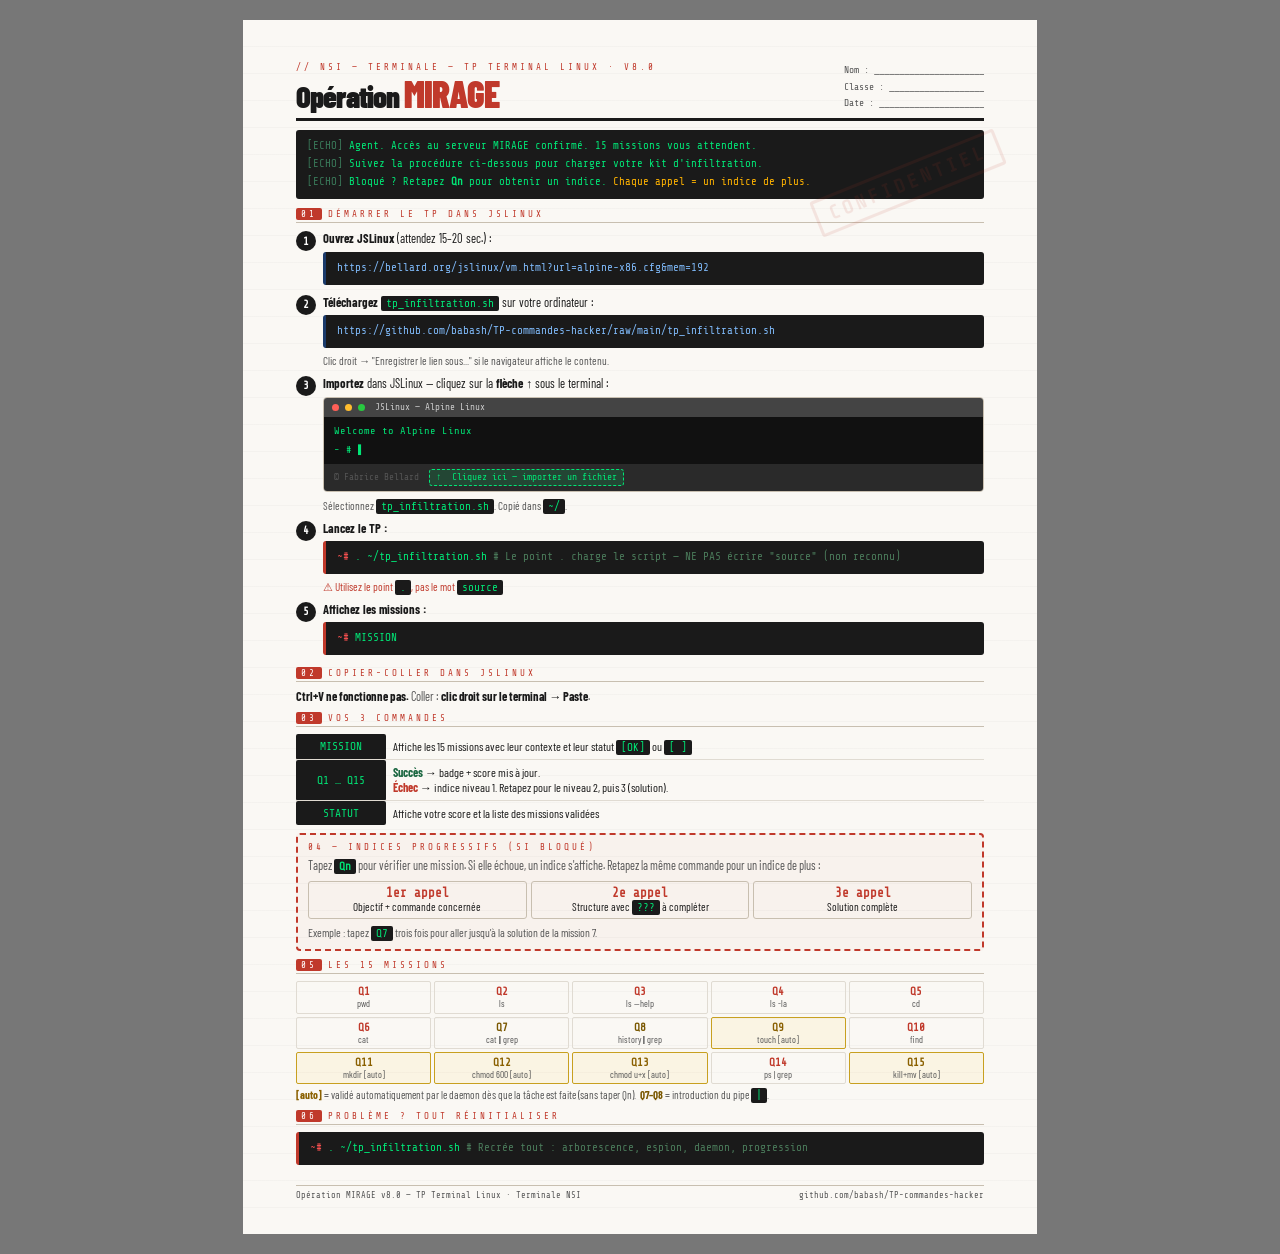
==== commit c6b25b4b: "Add files via upload" ====
--- a/fiche_eleve_mirage.html
+++ b/fiche_eleve_mirage.html
@@ -2,13 +2,13 @@
 <html lang="fr">
 <head>
 <meta charset="UTF-8">
-<title>Fiche Élève — Opération MIRAGE v5.1</title>
+<title>Fiche Élève — Opération MIRAGE v8</title>
 <style>
 @import url('https://fonts.googleapis.com/css2?family=Share+Tech+Mono&family=Barlow+Condensed:wght@300;400;600;700;900&display=swap');
 :root {
   --paper:#faf8f4; --ink:#1a1a1a; --dim:#555;
-  --red:#c0392b; --blue:#1a3a6a; --border:#c8bfb0; --bl:#e0dbd2;
-  --code:#1a1a1a; --fg:#00e676;
+  --red:#c0392b; --blue:#1a3a6a; --green:#1a6640;
+  --border:#c8bfb0; --bl:#e0dbd2; --fg:#00e676;
 }
 *{box-sizing:border-box;margin:0;padding:0;}
 @media screen{body{background:#777;display:flex;justify-content:center;padding:20px;}}
@@ -21,18 +21,21 @@
 }
 .page::before{
   content:'CONFIDENTIEL';
-  position:absolute;top:36mm;right:8mm;
-  font-family:'Share Tech Mono',monospace;font-size:1.2rem;font-weight:700;
-  color:var(--red);opacity:.1;transform:rotate(-22deg);letter-spacing:4px;
-  border:3px solid var(--red);padding:5px 12px;border-radius:3px;pointer-events:none;
+  position:absolute; top:38mm; right:8mm;
+  font-family:'Share Tech Mono',monospace; font-size:1.2rem; font-weight:700;
+  color:var(--red); opacity:.1; transform:rotate(-22deg); letter-spacing:4px;
+  border:3px solid var(--red); padding:5px 12px; border-radius:3px; pointer-events:none;
 }
-.header{border-bottom:3px solid var(--ink);padding-bottom:7px;margin-bottom:9px;display:flex;justify-content:space-between;align-items:flex-end;}
-.doc-ref{font-family:'Share Tech Mono',monospace;font-size:.57rem;color:var(--red);letter-spacing:3px;text-transform:uppercase;margin-bottom:3px;}
+/* HEADER */
+.hd{border-bottom:3px solid var(--ink);padding-bottom:7px;margin-bottom:9px;display:flex;justify-content:space-between;align-items:flex-end;}
+.ref{font-family:'Share Tech Mono',monospace;font-size:.57rem;color:var(--red);letter-spacing:3px;text-transform:uppercase;margin-bottom:3px;}
 h1{font-size:1.9rem;font-weight:900;line-height:1;letter-spacing:-1px;}
 h1 em{font-style:normal;color:var(--red);font-size:2.3rem;}
-.header-r{text-align:right;font-family:'Share Tech Mono',monospace;font-size:.6rem;color:var(--dim);line-height:1.7;}
+.hr{text-align:right;font-family:'Share Tech Mono',monospace;font-size:.6rem;color:var(--dim);line-height:1.7;}
+/* TRANSMISSION */
 .tx{background:var(--ink);color:#00e676;font-family:'Share Tech Mono',monospace;font-size:.67rem;line-height:1.65;padding:8px 11px;border-radius:3px;margin-bottom:9px;}
 .tx .d{color:#3a7a5a;} .tx .w{color:#ffb300;}
+/* SECTIONS */
 .sec{margin-bottom:8px;}
 .sh{font-family:'Share Tech Mono',monospace;font-size:.57rem;letter-spacing:3px;text-transform:uppercase;color:var(--red);border-bottom:1px solid var(--border);padding-bottom:2px;margin-bottom:7px;display:flex;align-items:center;gap:6px;}
 .sh .n{background:var(--red);color:white;font-size:.57rem;padding:1px 5px;border-radius:2px;}
@@ -40,42 +43,36 @@
 .step{display:grid;grid-template-columns:20px 1fr;gap:7px;align-items:start;}
 .sn{font-family:'Share Tech Mono',monospace;font-size:.68rem;font-weight:700;color:white;background:var(--ink);width:20px;height:20px;border-radius:50%;display:flex;align-items:center;justify-content:center;flex-shrink:0;margin-top:1px;}
 .sb{font-size:.78rem;line-height:1.4;}
-.sb strong{font-weight:700;}
-.sb a{color:var(--blue);font-weight:600;}
 code{font-family:'Share Tech Mono',monospace;background:var(--ink);color:var(--fg);padding:1px 5px;border-radius:2px;font-size:.69rem;}
 .cmd{font-family:'Share Tech Mono',monospace;background:var(--ink);color:var(--fg);padding:6px 11px;border-radius:3px;font-size:.69rem;line-height:1.9;margin:4px 0;border-left:3px solid var(--red);}
-.cmd .pr{color:#ff5252;} .cmd .d{color:#4a7a5a;} .cmd .url{color:#ffb300;font-size:.63rem;word-break:break-all;}
+.cmd .pr{color:#ff5252;} .cmd .d{color:#4a7a5a;}
 /* JSLinux schema */
-.jsl{border:1px solid var(--border);border-radius:4px;overflow:hidden;margin:5px 0;font-family:'Share Tech Mono',monospace;font-size:.66rem;}
+.jsl{border:1px solid var(--border);border-radius:4px;overflow:hidden;margin:5px 0;font-family:'Share Tech Mono',monospace;}
 .jsl-bar{background:#444;color:#ccc;padding:3px 8px;font-size:.6rem;display:flex;align-items:center;gap:6px;}
 .dot{width:7px;height:7px;border-radius:50%;display:inline-block;}
-.jsl-term{background:#111;color:#00e676;padding:5px 10px;line-height:1.8;font-size:.64rem;min-height:46px;}
+.jsl-term{background:#111;color:#00e676;padding:5px 10px;line-height:1.8;font-size:.64rem;min-height:44px;}
 .jsl-tb{background:#2a2a2a;color:#888;padding:5px 10px;display:flex;align-items:center;gap:10px;font-size:.6rem;}
-.arrow-hl{background:rgba(0,230,118,.15);border:1px dashed #00e676;border-radius:3px;padding:1px 6px;color:#00e676;}
-/* Commands table */
+.ahl{background:rgba(0,230,118,.15);border:1px dashed #00e676;border-radius:3px;padding:1px 6px;color:#00e676;}
+/* Commandes table */
 .ct{width:100%;border-collapse:collapse;font-size:.75rem;margin:4px 0;}
-.ct td{padding:4px 7px;border-bottom:1px solid var(--bl);vertical-align:middle;}
-.ct td:first-child{font-family:'Share Tech Mono',monospace;background:var(--ink);color:var(--fg);font-size:.67rem;width:98px;border-radius:2px;text-align:center;}
-.ct .ar td:first-child{color:#ce93d8;}
+.ct td{padding:5px 7px;border-bottom:1px solid var(--bl);vertical-align:top;}
+.ct td:first-child{font-family:'Share Tech Mono',monospace;background:var(--ink);color:var(--fg);font-size:.7rem;width:90px;border-radius:2px;text-align:center;vertical-align:middle;}
 .ct tr:last-child td{border-bottom:none;}
-/* AGENT box */
-.ag{border:2px dashed var(--red);border-radius:4px;padding:7px 10px;background:rgba(192,57,43,.03);margin-bottom:8px;}
-.ag-t{font-family:'Share Tech Mono',monospace;font-size:.57rem;letter-spacing:3px;text-transform:uppercase;color:var(--red);margin-bottom:4px;display:flex;align-items:center;gap:5px;}
-.ag-t::before{content:'◉';font-size:.75rem;}
-.ag p{font-size:.76rem;line-height:1.4;color:var(--dim);}
-.ag strong{color:var(--ink);}
-.ag .lvl{display:grid;grid-template-columns:repeat(3,1fr);gap:5px;margin-top:6px;}
-.ag .lvl-item{border:1px solid var(--border);border-radius:3px;padding:4px 6px;font-size:.7rem;text-align:center;}
-.ag .lvl-item strong{display:block;font-family:'Share Tech Mono',monospace;color:var(--red);font-size:.75rem;}
-/* Q grid */
-.qg{display:grid;grid-template-columns:repeat(5,1fr);gap:3px;margin:4px 0;}
-.qc{border:1px solid var(--bl);border-radius:2px;padding:3px 4px;text-align:center;}
-.qn{font-family:'Share Tech Mono',monospace;font-size:.68rem;font-weight:700;color:var(--red);display:block;}
-.ql{font-size:.59rem;color:var(--dim);display:block;line-height:1.2;}
-.qc.auto{background:rgba(255,179,0,.07);border-color:#c8a020;}
-.qc.auto .qn{color:#8a6000;}
-.qc.pipe{background:rgba(255,179,0,.05);border-color:#d4b040;}
-.qc.pipe .qn{color:#7a5800;}
+/* Missions grid */
+.mg{display:grid;grid-template-columns:repeat(5,1fr);gap:3px;margin:4px 0;}
+.mc{border:1px solid var(--bl);border-radius:2px;padding:3px 4px;text-align:center;}
+.mn{font-family:'Share Tech Mono',monospace;font-size:.68rem;font-weight:700;color:var(--red);display:block;}
+.ml{font-size:.59rem;color:var(--dim);display:block;line-height:1.2;}
+.mc.a{background:rgba(255,179,0,.07);border-color:#c8a020;}
+.mc.a .mn{color:#8a6000;}
+.mc.p .mn{color:#7a5800;font-weight:900;}
+/* Hint box */
+.hint{border:2px dashed var(--red);border-radius:4px;padding:7px 10px;background:rgba(192,57,43,.03);margin-bottom:8px;}
+.hint-t{font-family:'Share Tech Mono',monospace;font-size:.57rem;letter-spacing:3px;text-transform:uppercase;color:var(--red);margin-bottom:5px;}
+.hint p{font-size:.76rem;line-height:1.45;color:var(--dim);}
+.hint .lvls{display:grid;grid-template-columns:repeat(3,1fr);gap:4px;margin-top:6px;}
+.lvl{border:1px solid var(--border);border-radius:3px;padding:4px 5px;text-align:center;font-size:.7rem;}
+.lvl strong{display:block;font-family:'Share Tech Mono',monospace;color:var(--red);font-size:.78rem;}
 footer{position:absolute;bottom:9mm;left:14mm;right:14mm;border-top:1px solid var(--border);padding-top:4px;display:flex;justify-content:space-between;font-family:'Share Tech Mono',monospace;font-size:.54rem;color:var(--dim);}
 footer a{color:var(--dim);text-decoration:none;}
 @media print{body{background:none;padding:0;}.page{box-shadow:none;}}
@@ -84,12 +81,12 @@
 <body>
 <div class="page">
 
-  <div class="header">
+  <div class="hd">
     <div>
-      <div class="doc-ref">// NSI — Terminale — TP Terminal Linux · v5.1</div>
+      <div class="ref">// NSI — Terminale — TP Terminal Linux · v8.0</div>
       <h1>Opération <em>MIRAGE</em></h1>
     </div>
-    <div class="header-r">
+    <div class="hr">
       Nom : ______________________<br>
       Classe : ___________________<br>
       Date : _____________________
@@ -99,56 +96,48 @@
   <div class="tx">
     <span class="d">[ECHO]</span> Agent. Accès au serveur MIRAGE confirmé. 15 missions vous attendent.<br>
     <span class="d">[ECHO]</span> Suivez la procédure ci-dessous pour charger votre kit d'infiltration.<br>
-    <span class="d">[ECHO]</span> Bloqué ? Tapez <strong>AGENT &lt;numéro&gt;</strong> dans le terminal. <span class="w">Je vous guiderai.</span>
+    <span class="d">[ECHO]</span> Bloqué ? Retapez <strong>Qn</strong> pour obtenir un indice. <span class="w">Chaque appel = un indice de plus.</span>
   </div>
 
   <!-- 01 DÉMARRAGE -->
   <div class="sec">
     <div class="sh"><span class="n">01</span> Démarrer le TP dans JSLinux</div>
     <div class="steps">
-
       <div class="step">
         <div class="sn">1</div>
-        <div class="sb"><strong>Ouvrez JSLinux</strong> et attendez 15–20 secondes :
+        <div class="sb"><strong>Ouvrez JSLinux</strong> (attendez 15–20 sec.) :
           <div class="cmd" style="border-left-color:#1a3a6a;"><span style="color:#7eb8f7;">https://bellard.org/jslinux/vm.html?url=alpine-x86.cfg&amp;mem=192</span></div>
         </div>
       </div>
-
       <div class="step">
         <div class="sn">2</div>
-        <div class="sb"><strong>Téléchargez</strong> le fichier <code>tp_infiltration.sh</code> sur votre ordinateur :
+        <div class="sb"><strong>Téléchargez</strong> <code>tp_infiltration.sh</code> sur votre ordinateur :
           <div class="cmd" style="border-left-color:#1a3a6a;"><span style="color:#7eb8f7;">https://github.com/babash/TP-commandes-hacker/raw/main/tp_infiltration.sh</span></div>
-          <span style="font-size:.7rem;color:var(--dim);">Si le navigateur affiche le contenu → clic droit sur le lien → "Enregistrer le lien sous..."</span>
-        </div>
-      </div>
-
+          <span style="font-size:.7rem;color:var(--dim);">Clic droit → "Enregistrer le lien sous..." si le navigateur affiche le contenu.</span>
+        </div>
+      </div>
       <div class="step">
         <div class="sn">3</div>
         <div class="sb"><strong>Importez</strong> dans JSLinux — cliquez sur la <strong>flèche ↑</strong> sous le terminal :
           <div class="jsl">
-            <div class="jsl-bar"><span class="dot" style="background:#ff5f57;"></span><span class="dot" style="background:#febc2e;"></span><span class="dot" style="background:#28c840;"></span><span style="font-size:.58rem;margin-left:4px;">JSLinux — Alpine Linux x86</span></div>
-            <div class="jsl-term">Welcome to Alpine Linux 3.x<br>~ # ▌</div>
-            <div class="jsl-tb">
-              <span style="color:#555;font-size:.58rem;">© Fabrice Bellard</span>
-              <span class="arrow-hl">↑ &nbsp;Cliquez ici — importer un fichier</span>
-            </div>
+            <div class="jsl-bar"><span class="dot" style="background:#ff5f57;"></span><span class="dot" style="background:#febc2e;"></span><span class="dot" style="background:#28c840;"></span><span style="font-size:.58rem;margin-left:4px;">JSLinux — Alpine Linux</span></div>
+            <div class="jsl-term">Welcome to Alpine Linux<br>~ # ▌</div>
+            <div class="jsl-tb"><span style="color:#555;font-size:.58rem;">© Fabrice Bellard</span><span class="ahl">↑ &nbsp;Cliquez ici — importer un fichier</span></div>
           </div>
-          <span style="font-size:.7rem;color:var(--dim);">Sélectionnez <code>tp_infiltration.sh</code>. Il est copié dans <code>~/</code>.</span>
-        </div>
-      </div>
-
+          <span style="font-size:.7rem;color:var(--dim);">Sélectionnez <code>tp_infiltration.sh</code>. Copié dans <code>~/</code>.</span>
+        </div>
+      </div>
       <div class="step">
         <div class="sn">4</div>
         <div class="sb"><strong>Lancez le TP :</strong>
           <div class="cmd"><span class="pr">~#</span> . ~/tp_infiltration.sh
-<span class="d"># Le point . charge le script — NE PAS écrire "source", non reconnu ici</span></div>
-          <span style="font-size:.7rem;color:var(--red);">⚠ Utilisez bien le point <code>.</code> et non le mot <code>source</code></span>
-        </div>
-      </div>
-
+<span class="d"># Le point . charge le script — NE PAS écrire "source" (non reconnu)</span></div>
+          <span style="font-size:.7rem;color:var(--red);">⚠ Utilisez le point <code>.</code>, pas le mot <code>source</code></span>
+        </div>
+      </div>
       <div class="step">
         <div class="sn">5</div>
-        <div class="sb"><strong>Affichez les 15 missions :</strong>
+        <div class="sb"><strong>Affichez les missions :</strong>
           <div class="cmd"><span class="pr">~#</span> MISSION</div>
         </div>
       </div>
@@ -158,61 +147,69 @@
   <!-- 02 COPIER-COLLER -->
   <div class="sec">
     <div class="sh"><span class="n">02</span> Copier-coller dans JSLinux</div>
-    <div style="font-size:.77rem;line-height:1.45;color:var(--dim);">
+    <div style="font-size:.77rem;color:var(--dim);">
       <strong style="color:var(--ink);">Ctrl+V ne fonctionne pas.</strong>
-      Pour coller : <strong style="color:var(--ink);">clic droit sur le terminal → Paste</strong> (ou menu navigateur → Coller).
+      Coller : <strong style="color:var(--ink);">clic droit sur le terminal → Paste</strong>.
     </div>
   </div>
 
   <!-- 03 COMMANDES -->
   <div class="sec">
-    <div class="sh"><span class="n">03</span> Commandes disponibles</div>
+    <div class="sh"><span class="n">03</span> Vos 3 commandes</div>
     <table class="ct">
-      <tr><td>MISSION</td><td>Afficher les 15 missions avec leur statut <code>[OK]</code> ou <code>[ ]</code></td></tr>
-      <tr><td>Q1 … Q15</td><td>Vérifier une mission — indice précis si non validée</td></tr>
-      <tr><td>STATUT</td><td>Score et progression globale</td></tr>
-      <tr class="ar"><td>AGENT &lt;n&gt;</td><td>Aide hors-ligne pour la mission n — ex : <code>AGENT 7</code></td></tr>
+      <tr>
+        <td>MISSION</td>
+        <td>Affiche les 15 missions avec leur contexte et leur statut <code>[OK]</code> ou <code>[ ]</code></td>
+      </tr>
+      <tr>
+        <td>Q1 … Q15</td>
+        <td>
+          <strong style="color:var(--green);">Succès</strong> → badge + score mis à jour.<br>
+          <strong style="color:var(--red);">Échec</strong> → indice niveau 1. Retapez pour le niveau 2, puis 3 (solution).
+        </td>
+      </tr>
+      <tr>
+        <td>STATUT</td>
+        <td>Affiche votre score et la liste des missions validées</td>
+      </tr>
     </table>
-    <div style="font-size:.7rem;color:var(--dim);margin-top:3px;">
-      Les missions marquées <strong>[auto]</strong> se valident seules dès que vous faites la bonne action.
-    </div>
-  </div>
-
-  <!-- 04 AGENT ECHO -->
-  <div class="ag">
-    <div class="ag-t">04 — Aide hors-ligne : Agent ECHO</div>
-    <p>Bloqué ? Tapez <strong><code>AGENT</code></strong> suivi du numéro de la mission. ECHO analyse l'état réel de votre serveur et vous guide en <strong>3 niveaux</strong> :</p>
-    <div class="lvl">
-      <div class="lvl-item"><strong>1</strong>Rappel de l'objectif et de la commande</div>
-      <div class="lvl-item"><strong>2</strong>Structure avec <code>???</code> à compléter</div>
-      <div class="lvl-item"><strong>3</strong>Solution complète</div>
-    </div>
-    <p style="margin-top:5px;">ECHO vous rappellera à chaque fois : <em>"Reviens me voir si tu as besoin de plus d'aide."</em></p>
+  </div>
+
+  <!-- 04 INDICES -->
+  <div class="hint">
+    <div class="hint-t">04 — Indices progressifs (si bloqué)</div>
+    <p>Tapez <strong><code>Qn</code></strong> pour vérifier une mission. Si elle échoue, un indice s'affiche. Retapez la même commande pour un indice de plus :</p>
+    <div class="lvls">
+      <div class="lvl"><strong>1er appel</strong>Objectif + commande concernée</div>
+      <div class="lvl"><strong>2e appel</strong>Structure avec <code>???</code> à compléter</div>
+      <div class="lvl"><strong>3e appel</strong>Solution complète</div>
+    </div>
+    <p style="margin-top:5px;font-size:.72rem;">Exemple : tapez <code>Q7</code> trois fois pour aller jusqu'à la solution de la mission 7.</p>
   </div>
 
   <!-- 05 MISSIONS -->
   <div class="sec">
-    <div class="sh"><span class="n">05</span> Les 15 missions — dans l'ordre que vous voulez</div>
-    <div class="qg">
-      <div class="qc"><span class="qn">Q1</span><span class="ql">pwd</span></div>
-      <div class="qc"><span class="qn">Q2</span><span class="ql">ls</span></div>
-      <div class="qc"><span class="qn">Q3</span><span class="ql">man</span></div>
-      <div class="qc"><span class="qn">Q4</span><span class="ql">ls -la</span></div>
-      <div class="qc"><span class="qn">Q5</span><span class="ql">cd</span></div>
-      <div class="qc"><span class="qn">Q6</span><span class="ql">cat</span></div>
-      <div class="qc pipe"><span class="qn">Q7</span><span class="ql">cat <strong>|</strong> grep</span></div>
-      <div class="qc pipe"><span class="qn">Q8</span><span class="ql">history <strong>|</strong> grep</span></div>
-      <div class="qc auto"><span class="qn">Q9</span><span class="ql">touch [auto]</span></div>
-      <div class="qc"><span class="qn">Q10</span><span class="ql">find</span></div>
-      <div class="qc auto"><span class="qn">Q11</span><span class="ql">mkdir [auto]</span></div>
-      <div class="qc auto"><span class="qn">Q12</span><span class="ql">chmod 600 [auto]</span></div>
-      <div class="qc auto"><span class="qn">Q13</span><span class="ql">chmod u+x [auto]</span></div>
-      <div class="qc"><span class="qn">Q14</span><span class="ql">top + ps</span></div>
-      <div class="qc auto"><span class="qn">Q15</span><span class="ql">kill + mv [auto]</span></div>
+    <div class="sh"><span class="n">05</span> Les 15 missions</div>
+    <div class="mg">
+      <div class="mc"><span class="mn">Q1</span><span class="ml">pwd</span></div>
+      <div class="mc"><span class="mn">Q2</span><span class="ml">ls</span></div>
+      <div class="mc"><span class="mn">Q3</span><span class="ml">ls --help</span></div>
+      <div class="mc"><span class="mn">Q4</span><span class="ml">ls -la</span></div>
+      <div class="mc"><span class="mn">Q5</span><span class="ml">cd</span></div>
+      <div class="mc"><span class="mn">Q6</span><span class="ml">cat</span></div>
+      <div class="mc p"><span class="mn">Q7</span><span class="ml">cat <strong>|</strong> grep</span></div>
+      <div class="mc p"><span class="mn">Q8</span><span class="ml">history <strong>|</strong> grep</span></div>
+      <div class="mc a"><span class="mn">Q9</span><span class="ml">touch [auto]</span></div>
+      <div class="mc"><span class="mn">Q10</span><span class="ml">find</span></div>
+      <div class="mc a"><span class="mn">Q11</span><span class="ml">mkdir [auto]</span></div>
+      <div class="mc a"><span class="mn">Q12</span><span class="ml">chmod 600 [auto]</span></div>
+      <div class="mc a"><span class="mn">Q13</span><span class="ml">chmod u+x [auto]</span></div>
+      <div class="mc"><span class="mn">Q14</span><span class="ml">ps | grep</span></div>
+      <div class="mc a"><span class="mn">Q15</span><span class="ml">kill+mv [auto]</span></div>
     </div>
     <div style="font-size:.69rem;color:var(--dim);margin-top:3px;">
-      <span style="color:#8a6000;font-weight:700;">Q7–Q8</span> = introduction du <strong>pipe <code>|</code></strong>. &nbsp;
-      <span style="color:#8a6000;font-weight:700;">[auto]</span> = validation automatique sans taper Qn.
+      <span style="color:#8a6000;font-weight:700;">[auto]</span> = validé automatiquement par le daemon dès que la tâche est faite (sans taper Qn).&nbsp;
+      <span style="color:#7a5800;font-weight:700;">Q7–Q8</span> = introduction du pipe <code>|</code>.
     </div>
   </div>
 
@@ -220,11 +217,11 @@
   <div class="sec">
     <div class="sh"><span class="n">06</span> Problème ? Tout réinitialiser</div>
     <div class="cmd"><span class="pr">~#</span> . ~/tp_infiltration.sh
-<span class="d"># Recrée tout : arborescence, espion, progression</span></div>
+<span class="d"># Recrée tout : arborescence, espion, daemon, progression</span></div>
   </div>
 
   <footer>
-    <span>Opération MIRAGE v5.1 — TP Terminal Linux · Terminale NSI</span>
+    <span>Opération MIRAGE v8.0 — TP Terminal Linux · Terminale NSI</span>
     <a href="https://github.com/babash/TP-commandes-hacker">github.com/babash/TP-commandes-hacker</a>
   </footer>
 
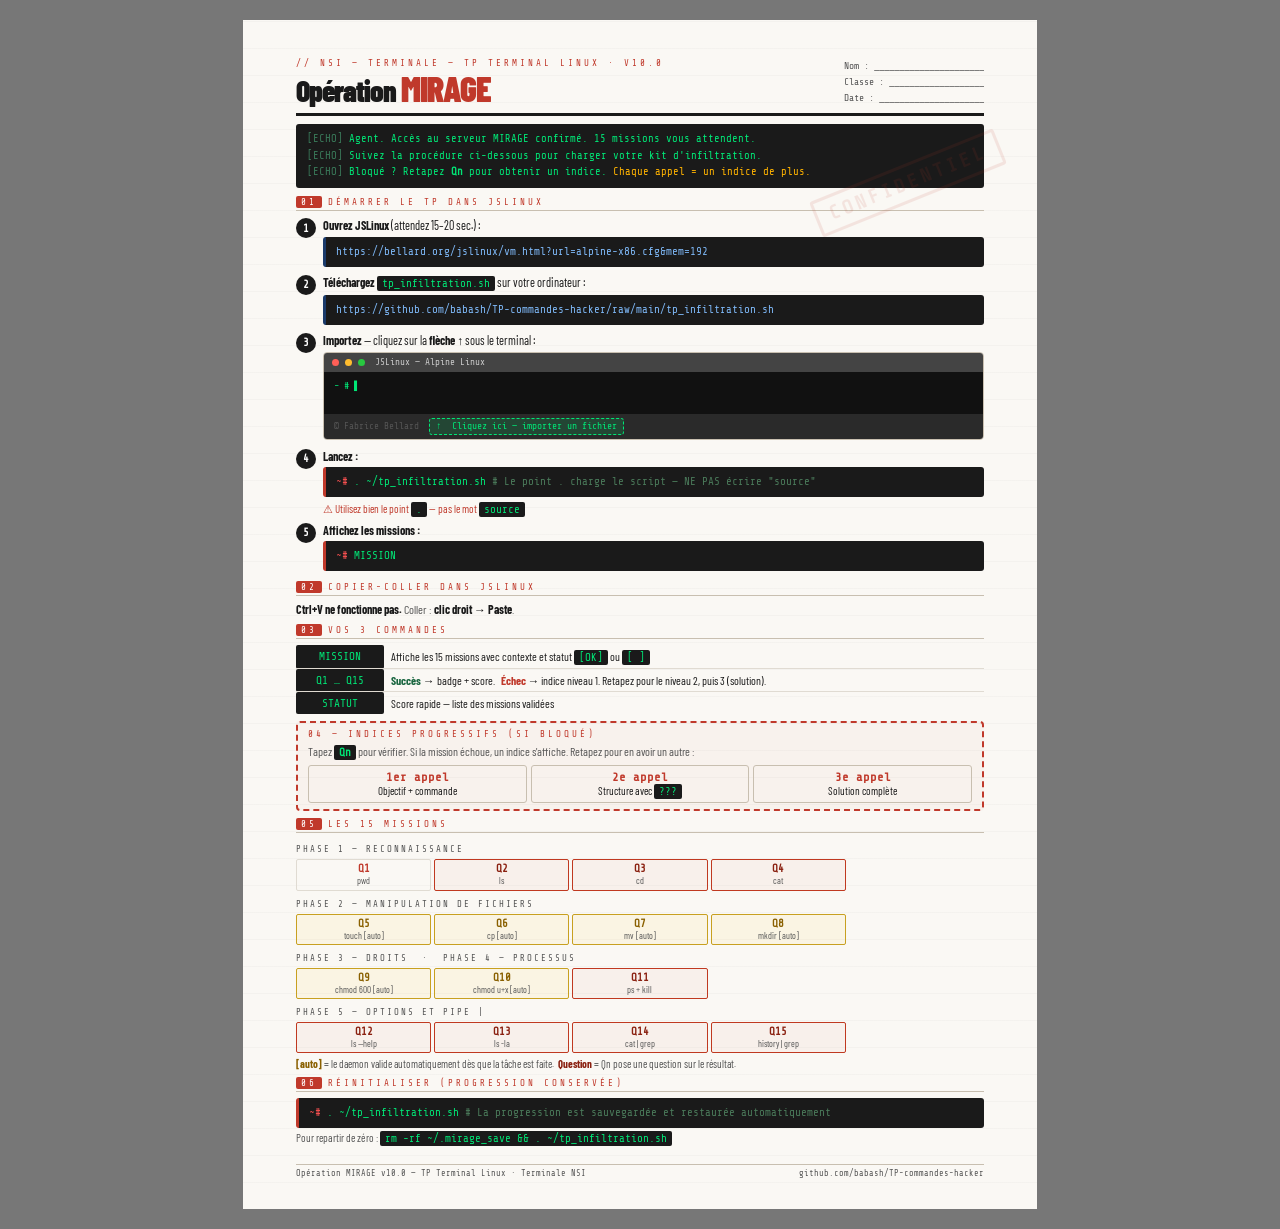
==== commit 38dbdb3c: "Add files via upload" ====
--- a/fiche_eleve_mirage.html
+++ b/fiche_eleve_mirage.html
@@ -2,78 +2,74 @@
 <html lang="fr">
 <head>
 <meta charset="UTF-8">
-<title>Fiche Élève — Opération MIRAGE v8</title>
+<title>Fiche Élève — Opération MIRAGE v10</title>
 <style>
 @import url('https://fonts.googleapis.com/css2?family=Share+Tech+Mono&family=Barlow+Condensed:wght@300;400;600;700;900&display=swap');
-:root {
-  --paper:#faf8f4; --ink:#1a1a1a; --dim:#555;
-  --red:#c0392b; --blue:#1a3a6a; --green:#1a6640;
-  --border:#c8bfb0; --bl:#e0dbd2; --fg:#00e676;
+:root{
+  --paper:#faf8f4;--ink:#1a1a1a;--dim:#555;
+  --red:#c0392b;--green:#1a6640;--border:#c8bfb0;--bl:#e0dbd2;--fg:#00e676;
 }
 *{box-sizing:border-box;margin:0;padding:0;}
 @media screen{body{background:#777;display:flex;justify-content:center;padding:20px;}}
 .page{
-  width:210mm; min-height:297mm;
-  background:var(--paper); color:var(--ink);
+  width:210mm;min-height:297mm;
+  background:var(--paper);color:var(--ink);
   font-family:'Barlow Condensed',sans-serif;
-  position:relative; padding:11mm 14mm 16mm;
+  position:relative;padding:10mm 14mm 15mm;
   background-image:repeating-linear-gradient(0deg,transparent,transparent 26px,rgba(0,0,0,.025) 26px,rgba(0,0,0,.025) 27px);
 }
 .page::before{
   content:'CONFIDENTIEL';
-  position:absolute; top:38mm; right:8mm;
-  font-family:'Share Tech Mono',monospace; font-size:1.2rem; font-weight:700;
-  color:var(--red); opacity:.1; transform:rotate(-22deg); letter-spacing:4px;
-  border:3px solid var(--red); padding:5px 12px; border-radius:3px; pointer-events:none;
+  position:absolute;top:38mm;right:8mm;
+  font-family:'Share Tech Mono',monospace;font-size:1.2rem;font-weight:700;
+  color:var(--red);opacity:.1;transform:rotate(-22deg);letter-spacing:4px;
+  border:3px solid var(--red);padding:5px 12px;border-radius:3px;pointer-events:none;
 }
-/* HEADER */
-.hd{border-bottom:3px solid var(--ink);padding-bottom:7px;margin-bottom:9px;display:flex;justify-content:space-between;align-items:flex-end;}
+.hd{border-bottom:3px solid var(--ink);padding-bottom:6px;margin-bottom:8px;display:flex;justify-content:space-between;align-items:flex-end;}
 .ref{font-family:'Share Tech Mono',monospace;font-size:.57rem;color:var(--red);letter-spacing:3px;text-transform:uppercase;margin-bottom:3px;}
-h1{font-size:1.9rem;font-weight:900;line-height:1;letter-spacing:-1px;}
-h1 em{font-style:normal;color:var(--red);font-size:2.3rem;}
+h1{font-size:1.85rem;font-weight:900;line-height:1;letter-spacing:-1px;}
+h1 em{font-style:normal;color:var(--red);font-size:2.2rem;}
 .hr{text-align:right;font-family:'Share Tech Mono',monospace;font-size:.6rem;color:var(--dim);line-height:1.7;}
-/* TRANSMISSION */
-.tx{background:var(--ink);color:#00e676;font-family:'Share Tech Mono',monospace;font-size:.67rem;line-height:1.65;padding:8px 11px;border-radius:3px;margin-bottom:9px;}
-.tx .d{color:#3a7a5a;} .tx .w{color:#ffb300;}
-/* SECTIONS */
-.sec{margin-bottom:8px;}
-.sh{font-family:'Share Tech Mono',monospace;font-size:.57rem;letter-spacing:3px;text-transform:uppercase;color:var(--red);border-bottom:1px solid var(--border);padding-bottom:2px;margin-bottom:7px;display:flex;align-items:center;gap:6px;}
+.tx{background:var(--ink);color:#00e676;font-family:'Share Tech Mono',monospace;font-size:.66rem;line-height:1.6;padding:7px 11px;border-radius:3px;margin-bottom:8px;}
+.tx .d{color:#3a7a5a;}.tx .w{color:#ffb300;}
+.sec{margin-bottom:7px;}
+.sh{font-family:'Share Tech Mono',monospace;font-size:.57rem;letter-spacing:3px;text-transform:uppercase;color:var(--red);border-bottom:1px solid var(--border);padding-bottom:2px;margin-bottom:6px;display:flex;align-items:center;gap:6px;}
 .sh .n{background:var(--red);color:white;font-size:.57rem;padding:1px 5px;border-radius:2px;}
-.steps{display:flex;flex-direction:column;gap:5px;}
+.steps{display:flex;flex-direction:column;gap:4px;}
 .step{display:grid;grid-template-columns:20px 1fr;gap:7px;align-items:start;}
 .sn{font-family:'Share Tech Mono',monospace;font-size:.68rem;font-weight:700;color:white;background:var(--ink);width:20px;height:20px;border-radius:50%;display:flex;align-items:center;justify-content:center;flex-shrink:0;margin-top:1px;}
-.sb{font-size:.78rem;line-height:1.4;}
-code{font-family:'Share Tech Mono',monospace;background:var(--ink);color:var(--fg);padding:1px 5px;border-radius:2px;font-size:.69rem;}
-.cmd{font-family:'Share Tech Mono',monospace;background:var(--ink);color:var(--fg);padding:6px 11px;border-radius:3px;font-size:.69rem;line-height:1.9;margin:4px 0;border-left:3px solid var(--red);}
-.cmd .pr{color:#ff5252;} .cmd .d{color:#4a7a5a;}
-/* JSLinux schema */
-.jsl{border:1px solid var(--border);border-radius:4px;overflow:hidden;margin:5px 0;font-family:'Share Tech Mono',monospace;}
+.sb{font-size:.76rem;line-height:1.35;}
+code{font-family:'Share Tech Mono',monospace;background:var(--ink);color:var(--fg);padding:1px 5px;border-radius:2px;font-size:.68rem;}
+.cmd{font-family:'Share Tech Mono',monospace;background:var(--ink);color:var(--fg);padding:5px 10px;border-radius:3px;font-size:.68rem;line-height:1.85;margin:3px 0;border-left:3px solid var(--red);}
+.cmd .pr{color:#ff5252;}.cmd .d{color:#4a7a5a;}
+.jsl{border:1px solid var(--border);border-radius:4px;overflow:hidden;margin:4px 0;font-family:'Share Tech Mono',monospace;}
 .jsl-bar{background:#444;color:#ccc;padding:3px 8px;font-size:.6rem;display:flex;align-items:center;gap:6px;}
 .dot{width:7px;height:7px;border-radius:50%;display:inline-block;}
-.jsl-term{background:#111;color:#00e676;padding:5px 10px;line-height:1.8;font-size:.64rem;min-height:44px;}
-.jsl-tb{background:#2a2a2a;color:#888;padding:5px 10px;display:flex;align-items:center;gap:10px;font-size:.6rem;}
+.jsl-term{background:#111;color:#00e676;padding:5px 10px;line-height:1.75;font-size:.63rem;min-height:42px;}
+.jsl-tb{background:#2a2a2a;color:#888;padding:4px 10px;display:flex;align-items:center;gap:10px;font-size:.6rem;}
 .ahl{background:rgba(0,230,118,.15);border:1px dashed #00e676;border-radius:3px;padding:1px 6px;color:#00e676;}
-/* Commandes table */
-.ct{width:100%;border-collapse:collapse;font-size:.75rem;margin:4px 0;}
-.ct td{padding:5px 7px;border-bottom:1px solid var(--bl);vertical-align:top;}
-.ct td:first-child{font-family:'Share Tech Mono',monospace;background:var(--ink);color:var(--fg);font-size:.7rem;width:90px;border-radius:2px;text-align:center;vertical-align:middle;}
+/* Commandes */
+.ct{width:100%;border-collapse:collapse;font-size:.73rem;margin:4px 0;}
+.ct td{padding:4px 7px;border-bottom:1px solid var(--bl);vertical-align:top;}
+.ct td:first-child{font-family:'Share Tech Mono',monospace;background:var(--ink);color:var(--fg);font-size:.69rem;width:88px;border-radius:2px;text-align:center;vertical-align:middle;}
 .ct tr:last-child td{border-bottom:none;}
+/* Indices */
+.hint{border:2px dashed var(--red);border-radius:4px;padding:6px 10px;background:rgba(192,57,43,.03);margin-bottom:7px;}
+.hint-t{font-family:'Share Tech Mono',monospace;font-size:.57rem;letter-spacing:3px;text-transform:uppercase;color:var(--red);margin-bottom:4px;}
+.hint p{font-size:.74rem;line-height:1.4;color:var(--dim);}
+.lvls{display:grid;grid-template-columns:repeat(3,1fr);gap:4px;margin-top:5px;}
+.lvl{border:1px solid var(--border);border-radius:3px;padding:4px 5px;text-align:center;font-size:.69rem;}
+.lvl strong{display:block;font-family:'Share Tech Mono',monospace;color:var(--red);font-size:.76rem;}
 /* Missions grid */
 .mg{display:grid;grid-template-columns:repeat(5,1fr);gap:3px;margin:4px 0;}
 .mc{border:1px solid var(--bl);border-radius:2px;padding:3px 4px;text-align:center;}
-.mn{font-family:'Share Tech Mono',monospace;font-size:.68rem;font-weight:700;color:var(--red);display:block;}
-.ml{font-size:.59rem;color:var(--dim);display:block;line-height:1.2;}
-.mc.a{background:rgba(255,179,0,.07);border-color:#c8a020;}
-.mc.a .mn{color:#8a6000;}
-.mc.p .mn{color:#7a5800;font-weight:900;}
-/* Hint box */
-.hint{border:2px dashed var(--red);border-radius:4px;padding:7px 10px;background:rgba(192,57,43,.03);margin-bottom:8px;}
-.hint-t{font-family:'Share Tech Mono',monospace;font-size:.57rem;letter-spacing:3px;text-transform:uppercase;color:var(--red);margin-bottom:5px;}
-.hint p{font-size:.76rem;line-height:1.45;color:var(--dim);}
-.hint .lvls{display:grid;grid-template-columns:repeat(3,1fr);gap:4px;margin-top:6px;}
-.lvl{border:1px solid var(--border);border-radius:3px;padding:4px 5px;text-align:center;font-size:.7rem;}
-.lvl strong{display:block;font-family:'Share Tech Mono',monospace;color:var(--red);font-size:.78rem;}
-footer{position:absolute;bottom:9mm;left:14mm;right:14mm;border-top:1px solid var(--border);padding-top:4px;display:flex;justify-content:space-between;font-family:'Share Tech Mono',monospace;font-size:.54rem;color:var(--dim);}
+.mn{font-family:'Share Tech Mono',monospace;font-size:.67rem;font-weight:700;color:var(--red);display:block;}
+.ml{font-size:.58rem;color:var(--dim);display:block;line-height:1.2;}
+.mc.a{background:rgba(255,179,0,.07);border-color:#c8a020;}.mc.a .mn{color:#8a6000;}
+.mc.q{background:rgba(192,57,43,.04);border-color:#c03920;}.mc.q .mn{color:#8a2010;}
+/* phases */
+.phase{font-family:'Share Tech Mono',monospace;font-size:.56rem;letter-spacing:2px;text-transform:uppercase;color:var(--dim);margin:5px 0 2px;grid-column:1/-1;}
+footer{position:absolute;bottom:8mm;left:14mm;right:14mm;border-top:1px solid var(--border);padding-top:4px;display:flex;justify-content:space-between;font-family:'Share Tech Mono',monospace;font-size:.53rem;color:var(--dim);}
 footer a{color:var(--dim);text-decoration:none;}
 @media print{body{background:none;padding:0;}.page{box-shadow:none;}}
 </style>
@@ -83,7 +79,7 @@
 
   <div class="hd">
     <div>
-      <div class="ref">// NSI — Terminale — TP Terminal Linux · v8.0</div>
+      <div class="ref">// NSI — Terminale — TP Terminal Linux · v10.0</div>
       <h1>Opération <em>MIRAGE</em></h1>
     </div>
     <div class="hr">
@@ -103,40 +99,33 @@
   <div class="sec">
     <div class="sh"><span class="n">01</span> Démarrer le TP dans JSLinux</div>
     <div class="steps">
-      <div class="step">
-        <div class="sn">1</div>
+      <div class="step"><div class="sn">1</div>
         <div class="sb"><strong>Ouvrez JSLinux</strong> (attendez 15–20 sec.) :
           <div class="cmd" style="border-left-color:#1a3a6a;"><span style="color:#7eb8f7;">https://bellard.org/jslinux/vm.html?url=alpine-x86.cfg&amp;mem=192</span></div>
         </div>
       </div>
-      <div class="step">
-        <div class="sn">2</div>
+      <div class="step"><div class="sn">2</div>
         <div class="sb"><strong>Téléchargez</strong> <code>tp_infiltration.sh</code> sur votre ordinateur :
           <div class="cmd" style="border-left-color:#1a3a6a;"><span style="color:#7eb8f7;">https://github.com/babash/TP-commandes-hacker/raw/main/tp_infiltration.sh</span></div>
-          <span style="font-size:.7rem;color:var(--dim);">Clic droit → "Enregistrer le lien sous..." si le navigateur affiche le contenu.</span>
-        </div>
-      </div>
-      <div class="step">
-        <div class="sn">3</div>
-        <div class="sb"><strong>Importez</strong> dans JSLinux — cliquez sur la <strong>flèche ↑</strong> sous le terminal :
+        </div>
+      </div>
+      <div class="step"><div class="sn">3</div>
+        <div class="sb"><strong>Importez</strong> — cliquez sur la <strong>flèche ↑</strong> sous le terminal :
           <div class="jsl">
             <div class="jsl-bar"><span class="dot" style="background:#ff5f57;"></span><span class="dot" style="background:#febc2e;"></span><span class="dot" style="background:#28c840;"></span><span style="font-size:.58rem;margin-left:4px;">JSLinux — Alpine Linux</span></div>
-            <div class="jsl-term">Welcome to Alpine Linux<br>~ # ▌</div>
-            <div class="jsl-tb"><span style="color:#555;font-size:.58rem;">© Fabrice Bellard</span><span class="ahl">↑ &nbsp;Cliquez ici — importer un fichier</span></div>
+            <div class="jsl-term">~ # ▌</div>
+            <div class="jsl-tb"><span style="font-size:.58rem;color:#555;">© Fabrice Bellard</span><span class="ahl">↑ &nbsp;Cliquez ici — importer un fichier</span></div>
           </div>
-          <span style="font-size:.7rem;color:var(--dim);">Sélectionnez <code>tp_infiltration.sh</code>. Copié dans <code>~/</code>.</span>
-        </div>
-      </div>
-      <div class="step">
-        <div class="sn">4</div>
-        <div class="sb"><strong>Lancez le TP :</strong>
+        </div>
+      </div>
+      <div class="step"><div class="sn">4</div>
+        <div class="sb"><strong>Lancez :</strong>
           <div class="cmd"><span class="pr">~#</span> . ~/tp_infiltration.sh
-<span class="d"># Le point . charge le script — NE PAS écrire "source" (non reconnu)</span></div>
-          <span style="font-size:.7rem;color:var(--red);">⚠ Utilisez le point <code>.</code>, pas le mot <code>source</code></span>
-        </div>
-      </div>
-      <div class="step">
-        <div class="sn">5</div>
+<span class="d"># Le point . charge le script — NE PAS écrire "source"</span></div>
+          <span style="font-size:.69rem;color:var(--red);">⚠ Utilisez bien le point <code>.</code> — pas le mot <code>source</code></span>
+        </div>
+      </div>
+      <div class="step"><div class="sn">5</div>
         <div class="sb"><strong>Affichez les missions :</strong>
           <div class="cmd"><span class="pr">~#</span> MISSION</div>
         </div>
@@ -147,81 +136,78 @@
   <!-- 02 COPIER-COLLER -->
   <div class="sec">
     <div class="sh"><span class="n">02</span> Copier-coller dans JSLinux</div>
-    <div style="font-size:.77rem;color:var(--dim);">
-      <strong style="color:var(--ink);">Ctrl+V ne fonctionne pas.</strong>
-      Coller : <strong style="color:var(--ink);">clic droit sur le terminal → Paste</strong>.
-    </div>
+    <div style="font-size:.75rem;color:var(--dim);"><strong style="color:var(--ink);">Ctrl+V ne fonctionne pas.</strong> Coller : <strong style="color:var(--ink);">clic droit → Paste</strong>.</div>
   </div>
 
   <!-- 03 COMMANDES -->
   <div class="sec">
     <div class="sh"><span class="n">03</span> Vos 3 commandes</div>
     <table class="ct">
-      <tr>
-        <td>MISSION</td>
-        <td>Affiche les 15 missions avec leur contexte et leur statut <code>[OK]</code> ou <code>[ ]</code></td>
-      </tr>
-      <tr>
-        <td>Q1 … Q15</td>
-        <td>
-          <strong style="color:var(--green);">Succès</strong> → badge + score mis à jour.<br>
-          <strong style="color:var(--red);">Échec</strong> → indice niveau 1. Retapez pour le niveau 2, puis 3 (solution).
-        </td>
-      </tr>
-      <tr>
-        <td>STATUT</td>
-        <td>Affiche votre score et la liste des missions validées</td>
-      </tr>
+      <tr><td>MISSION</td><td>Affiche les 15 missions avec contexte et statut <code>[OK]</code> ou <code>[ ]</code></td></tr>
+      <tr><td>Q1 … Q15</td><td><strong style="color:var(--green);">Succès</strong> → badge + score. &nbsp; <strong style="color:var(--red);">Échec</strong> → indice niveau 1. Retapez pour le niveau 2, puis 3 (solution).</td></tr>
+      <tr><td>STATUT</td><td>Score rapide — liste des missions validées</td></tr>
     </table>
   </div>
 
   <!-- 04 INDICES -->
   <div class="hint">
     <div class="hint-t">04 — Indices progressifs (si bloqué)</div>
-    <p>Tapez <strong><code>Qn</code></strong> pour vérifier une mission. Si elle échoue, un indice s'affiche. Retapez la même commande pour un indice de plus :</p>
+    <p>Tapez <strong><code>Qn</code></strong> pour vérifier. Si la mission échoue, un indice s'affiche. Retapez pour en avoir un autre :</p>
     <div class="lvls">
-      <div class="lvl"><strong>1er appel</strong>Objectif + commande concernée</div>
-      <div class="lvl"><strong>2e appel</strong>Structure avec <code>???</code> à compléter</div>
+      <div class="lvl"><strong>1er appel</strong>Objectif + commande</div>
+      <div class="lvl"><strong>2e appel</strong>Structure avec <code>???</code></div>
       <div class="lvl"><strong>3e appel</strong>Solution complète</div>
     </div>
-    <p style="margin-top:5px;font-size:.72rem;">Exemple : tapez <code>Q7</code> trois fois pour aller jusqu'à la solution de la mission 7.</p>
   </div>
 
   <!-- 05 MISSIONS -->
   <div class="sec">
     <div class="sh"><span class="n">05</span> Les 15 missions</div>
     <div class="mg">
+      <div class="phase">Phase 1 — Reconnaissance</div>
       <div class="mc"><span class="mn">Q1</span><span class="ml">pwd</span></div>
-      <div class="mc"><span class="mn">Q2</span><span class="ml">ls</span></div>
-      <div class="mc"><span class="mn">Q3</span><span class="ml">ls --help</span></div>
-      <div class="mc"><span class="mn">Q4</span><span class="ml">ls -la</span></div>
-      <div class="mc"><span class="mn">Q5</span><span class="ml">cd</span></div>
-      <div class="mc"><span class="mn">Q6</span><span class="ml">cat</span></div>
-      <div class="mc p"><span class="mn">Q7</span><span class="ml">cat <strong>|</strong> grep</span></div>
-      <div class="mc p"><span class="mn">Q8</span><span class="ml">history <strong>|</strong> grep</span></div>
-      <div class="mc a"><span class="mn">Q9</span><span class="ml">touch [auto]</span></div>
-      <div class="mc"><span class="mn">Q10</span><span class="ml">find</span></div>
-      <div class="mc a"><span class="mn">Q11</span><span class="ml">mkdir [auto]</span></div>
-      <div class="mc a"><span class="mn">Q12</span><span class="ml">chmod 600 [auto]</span></div>
-      <div class="mc a"><span class="mn">Q13</span><span class="ml">chmod u+x [auto]</span></div>
-      <div class="mc"><span class="mn">Q14</span><span class="ml">ps | grep</span></div>
-      <div class="mc a"><span class="mn">Q15</span><span class="ml">kill+mv [auto]</span></div>
-    </div>
-    <div style="font-size:.69rem;color:var(--dim);margin-top:3px;">
-      <span style="color:#8a6000;font-weight:700;">[auto]</span> = validé automatiquement par le daemon dès que la tâche est faite (sans taper Qn).&nbsp;
-      <span style="color:#7a5800;font-weight:700;">Q7–Q8</span> = introduction du pipe <code>|</code>.
+      <div class="mc q"><span class="mn">Q2</span><span class="ml">ls</span></div>
+      <div class="mc q"><span class="mn">Q3</span><span class="ml">cd</span></div>
+      <div class="mc q"><span class="mn">Q4</span><span class="ml">cat</span></div>
+      <div class="mc" style="border-color:transparent;background:transparent;"></div>
+
+      <div class="phase">Phase 2 — Manipulation de fichiers</div>
+      <div class="mc a"><span class="mn">Q5</span><span class="ml">touch [auto]</span></div>
+      <div class="mc a"><span class="mn">Q6</span><span class="ml">cp [auto]</span></div>
+      <div class="mc a"><span class="mn">Q7</span><span class="ml">mv [auto]</span></div>
+      <div class="mc a"><span class="mn">Q8</span><span class="ml">mkdir [auto]</span></div>
+      <div class="mc" style="border-color:transparent;background:transparent;"></div>
+
+      <div class="phase">Phase 3 — Droits &nbsp;·&nbsp; Phase 4 — Processus</div>
+      <div class="mc a"><span class="mn">Q9</span><span class="ml">chmod 600 [auto]</span></div>
+      <div class="mc a"><span class="mn">Q10</span><span class="ml">chmod u+x [auto]</span></div>
+      <div class="mc q"><span class="mn">Q11</span><span class="ml">ps + kill</span></div>
+      <div class="mc" style="border-color:transparent;background:transparent;"></div>
+      <div class="mc" style="border-color:transparent;background:transparent;"></div>
+
+      <div class="phase">Phase 5 — Options et pipe |</div>
+      <div class="mc q"><span class="mn">Q12</span><span class="ml">ls --help</span></div>
+      <div class="mc q"><span class="mn">Q13</span><span class="ml">ls -la</span></div>
+      <div class="mc q"><span class="mn">Q14</span><span class="ml">cat | grep</span></div>
+      <div class="mc q"><span class="mn">Q15</span><span class="ml">history | grep</span></div>
+      <div class="mc" style="border-color:transparent;background:transparent;"></div>
+    </div>
+    <div style="font-size:.68rem;color:var(--dim);margin-top:3px;">
+      <span style="color:#8a6000;font-weight:700;">[auto]</span> = le daemon valide automatiquement dès que la tâche est faite.&nbsp;
+      <span style="color:#8a2010;font-weight:700;">Question</span> = Qn pose une question sur le résultat.
     </div>
   </div>
 
   <!-- 06 RÉINIT -->
   <div class="sec">
-    <div class="sh"><span class="n">06</span> Problème ? Tout réinitialiser</div>
+    <div class="sh"><span class="n">06</span> Réinitialiser (progression conservée)</div>
     <div class="cmd"><span class="pr">~#</span> . ~/tp_infiltration.sh
-<span class="d"># Recrée tout : arborescence, espion, daemon, progression</span></div>
+<span class="d"># La progression est sauvegardée et restaurée automatiquement</span></div>
+    <div style="font-size:.69rem;color:var(--dim);margin-top:2px;">Pour repartir de zéro : <code>rm -rf ~/.mirage_save &amp;&amp; . ~/tp_infiltration.sh</code></div>
   </div>
 
   <footer>
-    <span>Opération MIRAGE v8.0 — TP Terminal Linux · Terminale NSI</span>
+    <span>Opération MIRAGE v10.0 — TP Terminal Linux · Terminale NSI</span>
     <a href="https://github.com/babash/TP-commandes-hacker">github.com/babash/TP-commandes-hacker</a>
   </footer>
 
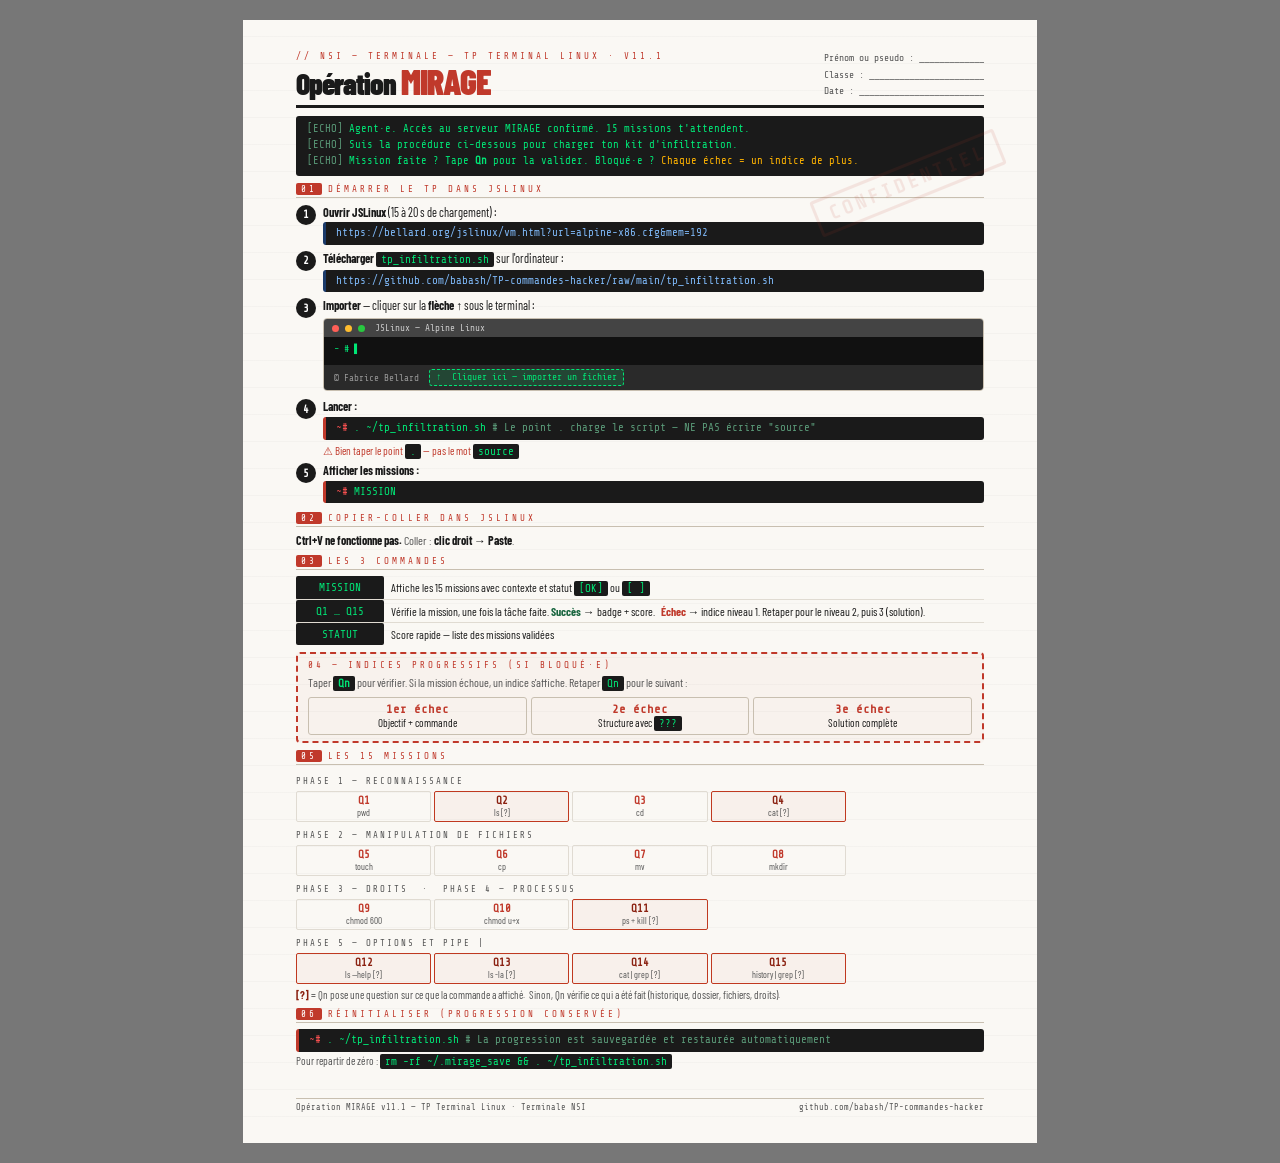
==== commit f4ad4d6a: "[T40][atelier] Fiches élève et professeur v11.1, d'après le script - Plus de démon, de badges automa" ====
--- a/fiche_eleve_mirage.html
+++ b/fiche_eleve_mirage.html
@@ -2,7 +2,8 @@
 <html lang="fr">
 <head>
 <meta charset="UTF-8">
-<title>Fiche Élève — Opération MIRAGE v10</title>
+<meta name="viewport" content="width=device-width, initial-scale=1">
+<title>Fiche élève — Opération MIRAGE v11.1</title>
 <style>
 @import url('https://fonts.googleapis.com/css2?family=Share+Tech+Mono&family=Barlow+Condensed:wght@300;400;600;700;900&display=swap');
 :root{
@@ -15,7 +16,7 @@
   width:210mm;min-height:297mm;
   background:var(--paper);color:var(--ink);
   font-family:'Barlow Condensed',sans-serif;
-  position:relative;padding:10mm 14mm 15mm;
+  position:relative;padding:8mm 14mm 14mm;
   background-image:repeating-linear-gradient(0deg,transparent,transparent 26px,rgba(0,0,0,.025) 26px,rgba(0,0,0,.025) 27px);
 }
 .page::before{
@@ -25,28 +26,28 @@
   color:var(--red);opacity:.1;transform:rotate(-22deg);letter-spacing:4px;
   border:3px solid var(--red);padding:5px 12px;border-radius:3px;pointer-events:none;
 }
-.hd{border-bottom:3px solid var(--ink);padding-bottom:6px;margin-bottom:8px;display:flex;justify-content:space-between;align-items:flex-end;}
+.hd{border-bottom:3px solid var(--ink);padding-bottom:6px;margin-bottom:8px;display:flex;justify-content:space-between;align-items:flex-end;gap:8px;}
 .ref{font-family:'Share Tech Mono',monospace;font-size:.57rem;color:var(--red);letter-spacing:3px;text-transform:uppercase;margin-bottom:3px;}
 h1{font-size:1.85rem;font-weight:900;line-height:1;letter-spacing:-1px;}
 h1 em{font-style:normal;color:var(--red);font-size:2.2rem;}
 .hr{text-align:right;font-family:'Share Tech Mono',monospace;font-size:.6rem;color:var(--dim);line-height:1.7;}
-.tx{background:var(--ink);color:#00e676;font-family:'Share Tech Mono',monospace;font-size:.66rem;line-height:1.6;padding:7px 11px;border-radius:3px;margin-bottom:8px;}
-.tx .d{color:#3a7a5a;}.tx .w{color:#ffb300;}
+.tx{background:var(--ink);color:#00e676;font-family:'Share Tech Mono',monospace;font-size:.66rem;line-height:1.5;padding:6px 11px;border-radius:3px;margin-bottom:7px;}
+.tx .d{color:#5a9a78;}.tx .w{color:#ffb300;}
 .sec{margin-bottom:7px;}
 .sh{font-family:'Share Tech Mono',monospace;font-size:.57rem;letter-spacing:3px;text-transform:uppercase;color:var(--red);border-bottom:1px solid var(--border);padding-bottom:2px;margin-bottom:6px;display:flex;align-items:center;gap:6px;}
 .sh .n{background:var(--red);color:white;font-size:.57rem;padding:1px 5px;border-radius:2px;}
-.steps{display:flex;flex-direction:column;gap:4px;}
+.steps{display:flex;flex-direction:column;gap:3px;}
 .step{display:grid;grid-template-columns:20px 1fr;gap:7px;align-items:start;}
 .sn{font-family:'Share Tech Mono',monospace;font-size:.68rem;font-weight:700;color:white;background:var(--ink);width:20px;height:20px;border-radius:50%;display:flex;align-items:center;justify-content:center;flex-shrink:0;margin-top:1px;}
-.sb{font-size:.76rem;line-height:1.35;}
+.sb{font-size:.76rem;line-height:1.35;min-width:0;}
 code{font-family:'Share Tech Mono',monospace;background:var(--ink);color:var(--fg);padding:1px 5px;border-radius:2px;font-size:.68rem;}
-.cmd{font-family:'Share Tech Mono',monospace;background:var(--ink);color:var(--fg);padding:5px 10px;border-radius:3px;font-size:.68rem;line-height:1.85;margin:3px 0;border-left:3px solid var(--red);}
-.cmd .pr{color:#ff5252;}.cmd .d{color:#4a7a5a;}
+.cmd{font-family:'Share Tech Mono',monospace;background:var(--ink);color:var(--fg);padding:3px 10px;border-radius:3px;font-size:.68rem;line-height:1.55;margin:2px 0;border-left:3px solid var(--red);overflow-wrap:anywhere;}
+.cmd .pr{color:#ff5252;}.cmd .d{color:#5a9a78;}
 .jsl{border:1px solid var(--border);border-radius:4px;overflow:hidden;margin:4px 0;font-family:'Share Tech Mono',monospace;}
 .jsl-bar{background:#444;color:#ccc;padding:3px 8px;font-size:.6rem;display:flex;align-items:center;gap:6px;}
 .dot{width:7px;height:7px;border-radius:50%;display:inline-block;}
-.jsl-term{background:#111;color:#00e676;padding:5px 10px;line-height:1.75;font-size:.63rem;min-height:42px;}
-.jsl-tb{background:#2a2a2a;color:#888;padding:4px 10px;display:flex;align-items:center;gap:10px;font-size:.6rem;}
+.jsl-term{background:#111;color:#00e676;padding:4px 10px;line-height:1.5;font-size:.63rem;min-height:28px;}
+.jsl-tb{background:#2a2a2a;color:#999;padding:4px 10px;display:flex;align-items:center;gap:10px;font-size:.6rem;}
 .ahl{background:rgba(0,230,118,.15);border:1px dashed #00e676;border-radius:3px;padding:1px 6px;color:#00e676;}
 /* Commandes */
 .ct{width:100%;border-collapse:collapse;font-size:.73rem;margin:4px 0;}
@@ -65,12 +66,23 @@
 .mc{border:1px solid var(--bl);border-radius:2px;padding:3px 4px;text-align:center;}
 .mn{font-family:'Share Tech Mono',monospace;font-size:.67rem;font-weight:700;color:var(--red);display:block;}
 .ml{font-size:.58rem;color:var(--dim);display:block;line-height:1.2;}
-.mc.a{background:rgba(255,179,0,.07);border-color:#c8a020;}.mc.a .mn{color:#8a6000;}
 .mc.q{background:rgba(192,57,43,.04);border-color:#c03920;}.mc.q .mn{color:#8a2010;}
+.mc.vide{border-color:transparent;background:transparent;}
 /* phases */
 .phase{font-family:'Share Tech Mono',monospace;font-size:.56rem;letter-spacing:2px;text-transform:uppercase;color:var(--dim);margin:5px 0 2px;grid-column:1/-1;}
-footer{position:absolute;bottom:8mm;left:14mm;right:14mm;border-top:1px solid var(--border);padding-top:4px;display:flex;justify-content:space-between;font-family:'Share Tech Mono',monospace;font-size:.53rem;color:var(--dim);}
+footer{position:absolute;bottom:8mm;left:14mm;right:14mm;border-top:1px solid var(--border);padding-top:4px;display:flex;justify-content:space-between;gap:8px;font-family:'Share Tech Mono',monospace;font-size:.53rem;color:var(--dim);}
 footer a{color:var(--dim);text-decoration:none;}
+/* Téléphone : la feuille prend la largeur de l'écran */
+@media screen and (max-width:600px){
+  body{padding:0;}
+  .page{width:100%;min-height:0;padding:16px 16px 64px;}
+  .hd{flex-wrap:wrap;}
+  .hr{text-align:left;}
+  .mg{grid-template-columns:repeat(4,1fr);}
+  .mc.vide{display:none;}
+  footer{left:16px;right:16px;bottom:16px;flex-wrap:wrap;}
+}
+@page{size:A4;margin:0;}
 @media print{body{background:none;padding:0;}.page{box-shadow:none;}}
 </style>
 </head>
@@ -79,20 +91,20 @@
 
   <div class="hd">
     <div>
-      <div class="ref">// NSI — Terminale — TP Terminal Linux · v10.0</div>
+      <div class="ref">// NSI — Terminale — TP Terminal Linux · v11.1</div>
       <h1>Opération <em>MIRAGE</em></h1>
     </div>
     <div class="hr">
-      Nom : ______________________<br>
-      Classe : ___________________<br>
-      Date : _____________________
+      Prénom ou pseudo : _____________<br>
+      Classe : _______________________<br>
+      Date : _________________________
     </div>
   </div>
 
   <div class="tx">
-    <span class="d">[ECHO]</span> Agent. Accès au serveur MIRAGE confirmé. 15 missions vous attendent.<br>
-    <span class="d">[ECHO]</span> Suivez la procédure ci-dessous pour charger votre kit d'infiltration.<br>
-    <span class="d">[ECHO]</span> Bloqué ? Retapez <strong>Qn</strong> pour obtenir un indice. <span class="w">Chaque appel = un indice de plus.</span>
+    <span class="d">[ECHO]</span> Agent·e. Accès au serveur MIRAGE confirmé. 15 missions t'attendent.<br>
+    <span class="d">[ECHO]</span> Suis la procédure ci-dessous pour charger ton kit d'infiltration.<br>
+    <span class="d">[ECHO]</span> Mission faite ? Tape <strong>Qn</strong> pour la valider. Bloqué·e ? <span class="w">Chaque échec = un indice de plus.</span>
   </div>
 
   <!-- 01 DÉMARRAGE -->
@@ -100,33 +112,33 @@
     <div class="sh"><span class="n">01</span> Démarrer le TP dans JSLinux</div>
     <div class="steps">
       <div class="step"><div class="sn">1</div>
-        <div class="sb"><strong>Ouvrez JSLinux</strong> (attendez 15–20 sec.) :
+        <div class="sb"><strong>Ouvrir JSLinux</strong> (15 à 20 s de chargement) :
           <div class="cmd" style="border-left-color:#1a3a6a;"><span style="color:#7eb8f7;">https://bellard.org/jslinux/vm.html?url=alpine-x86.cfg&amp;mem=192</span></div>
         </div>
       </div>
       <div class="step"><div class="sn">2</div>
-        <div class="sb"><strong>Téléchargez</strong> <code>tp_infiltration.sh</code> sur votre ordinateur :
+        <div class="sb"><strong>Télécharger</strong> <code>tp_infiltration.sh</code> sur l'ordinateur :
           <div class="cmd" style="border-left-color:#1a3a6a;"><span style="color:#7eb8f7;">https://github.com/babash/TP-commandes-hacker/raw/main/tp_infiltration.sh</span></div>
         </div>
       </div>
       <div class="step"><div class="sn">3</div>
-        <div class="sb"><strong>Importez</strong> — cliquez sur la <strong>flèche ↑</strong> sous le terminal :
+        <div class="sb"><strong>Importer</strong> — cliquer sur la <strong>flèche ↑</strong> sous le terminal :
           <div class="jsl">
             <div class="jsl-bar"><span class="dot" style="background:#ff5f57;"></span><span class="dot" style="background:#febc2e;"></span><span class="dot" style="background:#28c840;"></span><span style="font-size:.58rem;margin-left:4px;">JSLinux — Alpine Linux</span></div>
             <div class="jsl-term">~ # ▌</div>
-            <div class="jsl-tb"><span style="font-size:.58rem;color:#555;">© Fabrice Bellard</span><span class="ahl">↑ &nbsp;Cliquez ici — importer un fichier</span></div>
+            <div class="jsl-tb"><span style="font-size:.58rem;color:#999;">© Fabrice Bellard</span><span class="ahl">↑ &nbsp;Cliquer ici — importer un fichier</span></div>
           </div>
         </div>
       </div>
       <div class="step"><div class="sn">4</div>
-        <div class="sb"><strong>Lancez :</strong>
+        <div class="sb"><strong>Lancer :</strong>
           <div class="cmd"><span class="pr">~#</span> . ~/tp_infiltration.sh
 <span class="d"># Le point . charge le script — NE PAS écrire "source"</span></div>
-          <span style="font-size:.69rem;color:var(--red);">⚠ Utilisez bien le point <code>.</code> — pas le mot <code>source</code></span>
+          <span style="font-size:.69rem;color:var(--red);">⚠ Bien taper le point <code>.</code> — pas le mot <code>source</code></span>
         </div>
       </div>
       <div class="step"><div class="sn">5</div>
-        <div class="sb"><strong>Affichez les missions :</strong>
+        <div class="sb"><strong>Afficher les missions :</strong>
           <div class="cmd"><span class="pr">~#</span> MISSION</div>
         </div>
       </div>
@@ -141,22 +153,22 @@
 
   <!-- 03 COMMANDES -->
   <div class="sec">
-    <div class="sh"><span class="n">03</span> Vos 3 commandes</div>
+    <div class="sh"><span class="n">03</span> Les 3 commandes</div>
     <table class="ct">
       <tr><td>MISSION</td><td>Affiche les 15 missions avec contexte et statut <code>[OK]</code> ou <code>[ ]</code></td></tr>
-      <tr><td>Q1 … Q15</td><td><strong style="color:var(--green);">Succès</strong> → badge + score. &nbsp; <strong style="color:var(--red);">Échec</strong> → indice niveau 1. Retapez pour le niveau 2, puis 3 (solution).</td></tr>
+      <tr><td>Q1 … Q15</td><td>Vérifie la mission, une fois la tâche faite. <strong style="color:var(--green);">Succès</strong> → badge + score. &nbsp; <strong style="color:var(--red);">Échec</strong> → indice niveau 1. Retaper pour le niveau 2, puis 3 (solution).</td></tr>
       <tr><td>STATUT</td><td>Score rapide — liste des missions validées</td></tr>
     </table>
   </div>
 
   <!-- 04 INDICES -->
   <div class="hint">
-    <div class="hint-t">04 — Indices progressifs (si bloqué)</div>
-    <p>Tapez <strong><code>Qn</code></strong> pour vérifier. Si la mission échoue, un indice s'affiche. Retapez pour en avoir un autre :</p>
+    <div class="hint-t">04 — Indices progressifs (si bloqué·e)</div>
+    <p>Taper <strong><code>Qn</code></strong> pour vérifier. Si la mission échoue, un indice s'affiche. Retaper <code>Qn</code> pour le suivant :</p>
     <div class="lvls">
-      <div class="lvl"><strong>1er appel</strong>Objectif + commande</div>
-      <div class="lvl"><strong>2e appel</strong>Structure avec <code>???</code></div>
-      <div class="lvl"><strong>3e appel</strong>Solution complète</div>
+      <div class="lvl"><strong>1er échec</strong>Objectif + commande</div>
+      <div class="lvl"><strong>2e échec</strong>Structure avec <code>???</code></div>
+      <div class="lvl"><strong>3e échec</strong>Solution complète</div>
     </div>
   </div>
 
@@ -166,35 +178,35 @@
     <div class="mg">
       <div class="phase">Phase 1 — Reconnaissance</div>
       <div class="mc"><span class="mn">Q1</span><span class="ml">pwd</span></div>
-      <div class="mc q"><span class="mn">Q2</span><span class="ml">ls</span></div>
-      <div class="mc q"><span class="mn">Q3</span><span class="ml">cd</span></div>
-      <div class="mc q"><span class="mn">Q4</span><span class="ml">cat</span></div>
-      <div class="mc" style="border-color:transparent;background:transparent;"></div>
+      <div class="mc q"><span class="mn">Q2</span><span class="ml">ls [?]</span></div>
+      <div class="mc"><span class="mn">Q3</span><span class="ml">cd</span></div>
+      <div class="mc q"><span class="mn">Q4</span><span class="ml">cat [?]</span></div>
+      <div class="mc vide"></div>
 
       <div class="phase">Phase 2 — Manipulation de fichiers</div>
-      <div class="mc a"><span class="mn">Q5</span><span class="ml">touch [auto]</span></div>
-      <div class="mc a"><span class="mn">Q6</span><span class="ml">cp [auto]</span></div>
-      <div class="mc a"><span class="mn">Q7</span><span class="ml">mv [auto]</span></div>
-      <div class="mc a"><span class="mn">Q8</span><span class="ml">mkdir [auto]</span></div>
-      <div class="mc" style="border-color:transparent;background:transparent;"></div>
+      <div class="mc"><span class="mn">Q5</span><span class="ml">touch</span></div>
+      <div class="mc"><span class="mn">Q6</span><span class="ml">cp</span></div>
+      <div class="mc"><span class="mn">Q7</span><span class="ml">mv</span></div>
+      <div class="mc"><span class="mn">Q8</span><span class="ml">mkdir</span></div>
+      <div class="mc vide"></div>
 
       <div class="phase">Phase 3 — Droits &nbsp;·&nbsp; Phase 4 — Processus</div>
-      <div class="mc a"><span class="mn">Q9</span><span class="ml">chmod 600 [auto]</span></div>
-      <div class="mc a"><span class="mn">Q10</span><span class="ml">chmod u+x [auto]</span></div>
-      <div class="mc q"><span class="mn">Q11</span><span class="ml">ps + kill</span></div>
-      <div class="mc" style="border-color:transparent;background:transparent;"></div>
-      <div class="mc" style="border-color:transparent;background:transparent;"></div>
+      <div class="mc"><span class="mn">Q9</span><span class="ml">chmod 600</span></div>
+      <div class="mc"><span class="mn">Q10</span><span class="ml">chmod u+x</span></div>
+      <div class="mc q"><span class="mn">Q11</span><span class="ml">ps + kill [?]</span></div>
+      <div class="mc vide"></div>
+      <div class="mc vide"></div>
 
       <div class="phase">Phase 5 — Options et pipe |</div>
-      <div class="mc q"><span class="mn">Q12</span><span class="ml">ls --help</span></div>
-      <div class="mc q"><span class="mn">Q13</span><span class="ml">ls -la</span></div>
-      <div class="mc q"><span class="mn">Q14</span><span class="ml">cat | grep</span></div>
-      <div class="mc q"><span class="mn">Q15</span><span class="ml">history | grep</span></div>
-      <div class="mc" style="border-color:transparent;background:transparent;"></div>
+      <div class="mc q"><span class="mn">Q12</span><span class="ml">ls --help [?]</span></div>
+      <div class="mc q"><span class="mn">Q13</span><span class="ml">ls -la [?]</span></div>
+      <div class="mc q"><span class="mn">Q14</span><span class="ml">cat | grep [?]</span></div>
+      <div class="mc q"><span class="mn">Q15</span><span class="ml">history | grep [?]</span></div>
+      <div class="mc vide"></div>
     </div>
     <div style="font-size:.68rem;color:var(--dim);margin-top:3px;">
-      <span style="color:#8a6000;font-weight:700;">[auto]</span> = le daemon valide automatiquement dès que la tâche est faite.&nbsp;
-      <span style="color:#8a2010;font-weight:700;">Question</span> = Qn pose une question sur le résultat.
+      <span style="color:#8a2010;font-weight:700;">[?]</span> = Qn pose une question sur ce que la commande a affiché.&nbsp;
+      Sinon, Qn vérifie ce qui a été fait (historique, dossier, fichiers, droits).
     </div>
   </div>
 
@@ -207,7 +219,7 @@
   </div>
 
   <footer>
-    <span>Opération MIRAGE v10.0 — TP Terminal Linux · Terminale NSI</span>
+    <span>Opération MIRAGE v11.1 — TP Terminal Linux · Terminale NSI</span>
     <a href="https://github.com/babash/TP-commandes-hacker">github.com/babash/TP-commandes-hacker</a>
   </footer>
 
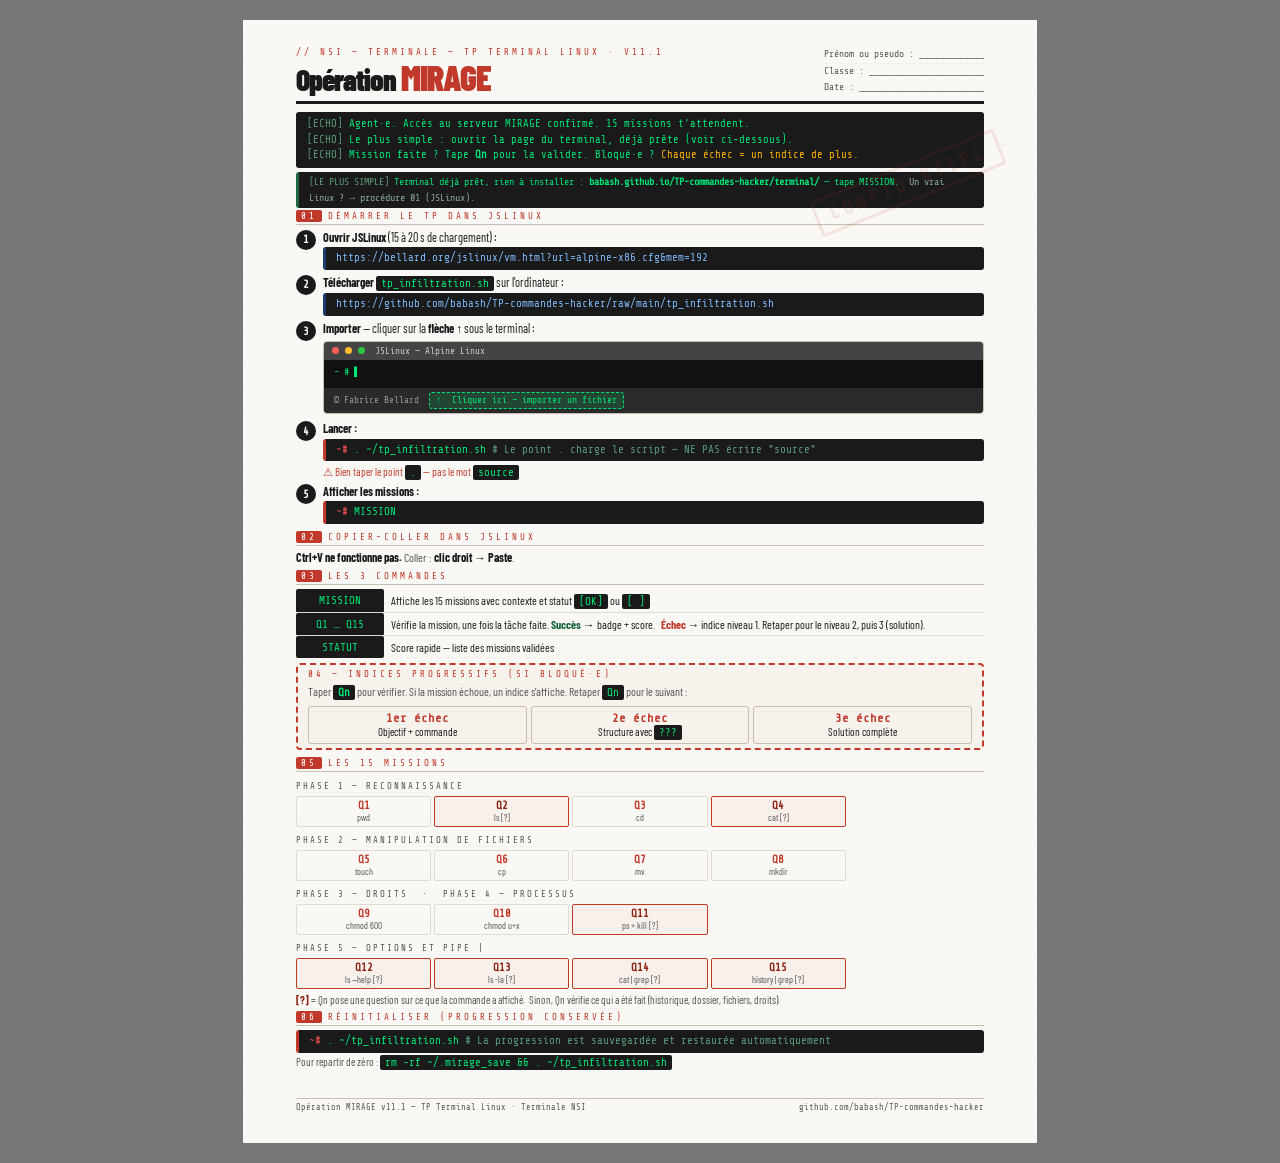
==== commit 3a771aea: "[T81][atelier] Fiches, README et docs : « ouvre la page, le terminal est prêt » Fiche élève (toujour" ====
--- a/fiche_eleve_mirage.html
+++ b/fiche_eleve_mirage.html
@@ -16,7 +16,7 @@
   width:210mm;min-height:297mm;
   background:var(--paper);color:var(--ink);
   font-family:'Barlow Condensed',sans-serif;
-  position:relative;padding:8mm 14mm 14mm;
+  position:relative;padding:7mm 14mm 10mm;
   background-image:repeating-linear-gradient(0deg,transparent,transparent 26px,rgba(0,0,0,.025) 26px,rgba(0,0,0,.025) 27px);
 }
 .page::before{
@@ -31,12 +31,12 @@
 h1{font-size:1.85rem;font-weight:900;line-height:1;letter-spacing:-1px;}
 h1 em{font-style:normal;color:var(--red);font-size:2.2rem;}
 .hr{text-align:right;font-family:'Share Tech Mono',monospace;font-size:.6rem;color:var(--dim);line-height:1.7;}
-.tx{background:var(--ink);color:#00e676;font-family:'Share Tech Mono',monospace;font-size:.66rem;line-height:1.5;padding:6px 11px;border-radius:3px;margin-bottom:7px;}
+.tx{background:var(--ink);color:#00e676;font-family:'Share Tech Mono',monospace;font-size:.66rem;line-height:1.45;padding:5px 11px;border-radius:3px;margin-bottom:4px;}
 .tx .d{color:#5a9a78;}.tx .w{color:#ffb300;}
-.sec{margin-bottom:7px;}
-.sh{font-family:'Share Tech Mono',monospace;font-size:.57rem;letter-spacing:3px;text-transform:uppercase;color:var(--red);border-bottom:1px solid var(--border);padding-bottom:2px;margin-bottom:6px;display:flex;align-items:center;gap:6px;}
+.sec{margin-bottom:5px;}
+.sh{font-family:'Share Tech Mono',monospace;font-size:.57rem;letter-spacing:3px;text-transform:uppercase;color:var(--red);border-bottom:1px solid var(--border);padding-bottom:2px;margin-bottom:4px;display:flex;align-items:center;gap:6px;}
 .sh .n{background:var(--red);color:white;font-size:.57rem;padding:1px 5px;border-radius:2px;}
-.steps{display:flex;flex-direction:column;gap:3px;}
+.steps{display:flex;flex-direction:column;gap:2px;}
 .step{display:grid;grid-template-columns:20px 1fr;gap:7px;align-items:start;}
 .sn{font-family:'Share Tech Mono',monospace;font-size:.68rem;font-weight:700;color:white;background:var(--ink);width:20px;height:20px;border-radius:50%;display:flex;align-items:center;justify-content:center;flex-shrink:0;margin-top:1px;}
 .sb{font-size:.76rem;line-height:1.35;min-width:0;}
@@ -55,7 +55,7 @@
 .ct td:first-child{font-family:'Share Tech Mono',monospace;background:var(--ink);color:var(--fg);font-size:.69rem;width:88px;border-radius:2px;text-align:center;vertical-align:middle;}
 .ct tr:last-child td{border-bottom:none;}
 /* Indices */
-.hint{border:2px dashed var(--red);border-radius:4px;padding:6px 10px;background:rgba(192,57,43,.03);margin-bottom:7px;}
+.hint{border:2px dashed var(--red);border-radius:4px;padding:4px 10px;background:rgba(192,57,43,.03);margin-bottom:7px;}
 .hint-t{font-family:'Share Tech Mono',monospace;font-size:.57rem;letter-spacing:3px;text-transform:uppercase;color:var(--red);margin-bottom:4px;}
 .hint p{font-size:.74rem;line-height:1.4;color:var(--dim);}
 .lvls{display:grid;grid-template-columns:repeat(3,1fr);gap:4px;margin-top:5px;}
@@ -103,8 +103,13 @@
 
   <div class="tx">
     <span class="d">[ECHO]</span> Agent·e. Accès au serveur MIRAGE confirmé. 15 missions t'attendent.<br>
-    <span class="d">[ECHO]</span> Suis la procédure ci-dessous pour charger ton kit d'infiltration.<br>
+    <span class="d">[ECHO]</span> Le plus simple : ouvrir la page du terminal, déjà prête (voir ci-dessous).<br>
     <span class="d">[ECHO]</span> Mission faite ? Tape <strong>Qn</strong> pour la valider. Bloqué·e ? <span class="w">Chaque échec = un indice de plus.</span>
+  </div>
+
+  <!-- 00 LE PLUS SIMPLE (une ligne) -->
+  <div class="cmd" style="border-left-color:#1a6640;font-size:.63rem;padding:2px 10px;">
+    <span style="color:#5a9a78;">[LE PLUS SIMPLE]</span> Terminal déjà prêt, rien à installer : <strong>babash.github.io/TP-commandes-hacker/terminal/</strong> — tape MISSION. &nbsp;<span style="color:#8a9;">Un vrai Linux ? → procédure 01 (JSLinux).</span>
   </div>
 
   <!-- 01 DÉMARRAGE -->
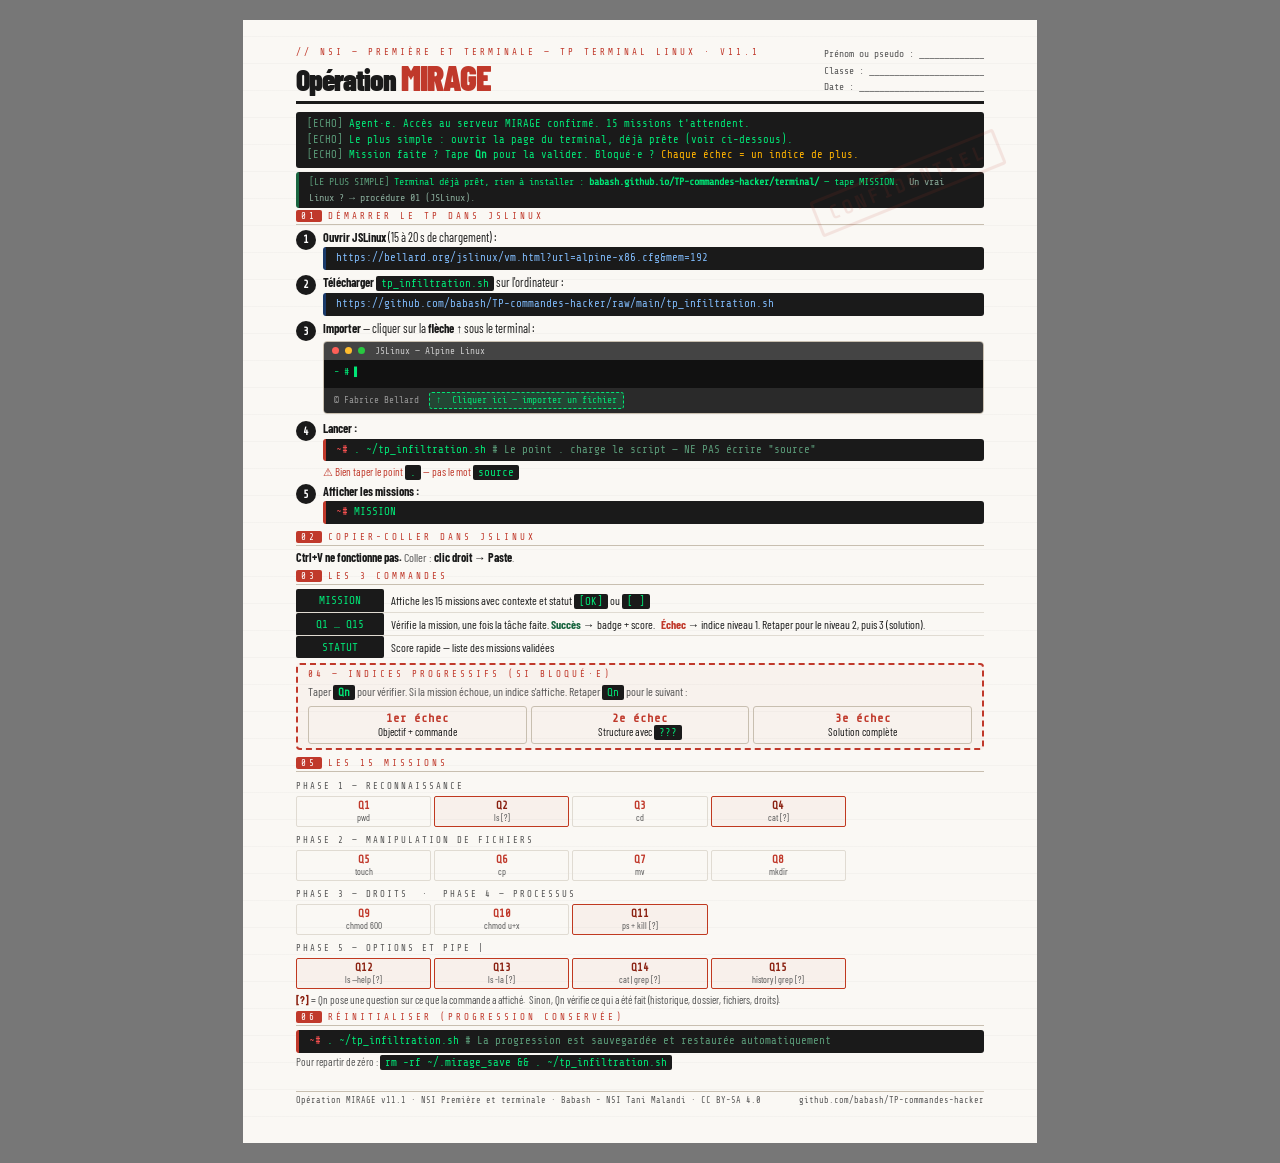
==== commit 267588ff: "[T81][atelier] Fiches : « NSI — Première et terminale », auteur et licence au pied Décision du 10/11" ====
--- a/fiche_eleve_mirage.html
+++ b/fiche_eleve_mirage.html
@@ -70,7 +70,7 @@
 .mc.vide{border-color:transparent;background:transparent;}
 /* phases */
 .phase{font-family:'Share Tech Mono',monospace;font-size:.56rem;letter-spacing:2px;text-transform:uppercase;color:var(--dim);margin:5px 0 2px;grid-column:1/-1;}
-footer{position:absolute;bottom:8mm;left:14mm;right:14mm;border-top:1px solid var(--border);padding-top:4px;display:flex;justify-content:space-between;gap:8px;font-family:'Share Tech Mono',monospace;font-size:.53rem;color:var(--dim);}
+footer{position:absolute;bottom:10mm;left:14mm;right:14mm;border-top:1px solid var(--border);padding-top:4px;display:flex;justify-content:space-between;gap:8px;font-family:'Share Tech Mono',monospace;font-size:.53rem;color:var(--dim);}
 footer a{color:var(--dim);text-decoration:none;}
 /* Téléphone : la feuille prend la largeur de l'écran */
 @media screen and (max-width:600px){
@@ -91,7 +91,7 @@
 
   <div class="hd">
     <div>
-      <div class="ref">// NSI — Terminale — TP Terminal Linux · v11.1</div>
+      <div class="ref">// NSI — Première et terminale — TP Terminal Linux · v11.1</div>
       <h1>Opération <em>MIRAGE</em></h1>
     </div>
     <div class="hr">
@@ -224,7 +224,7 @@
   </div>
 
   <footer>
-    <span>Opération MIRAGE v11.1 — TP Terminal Linux · Terminale NSI</span>
+    <span>Opération MIRAGE v11.1 · NSI Première et terminale · Babash - NSI Tani Malandi · CC BY-SA 4.0</span>
     <a href="https://github.com/babash/TP-commandes-hacker">github.com/babash/TP-commandes-hacker</a>
   </footer>
 
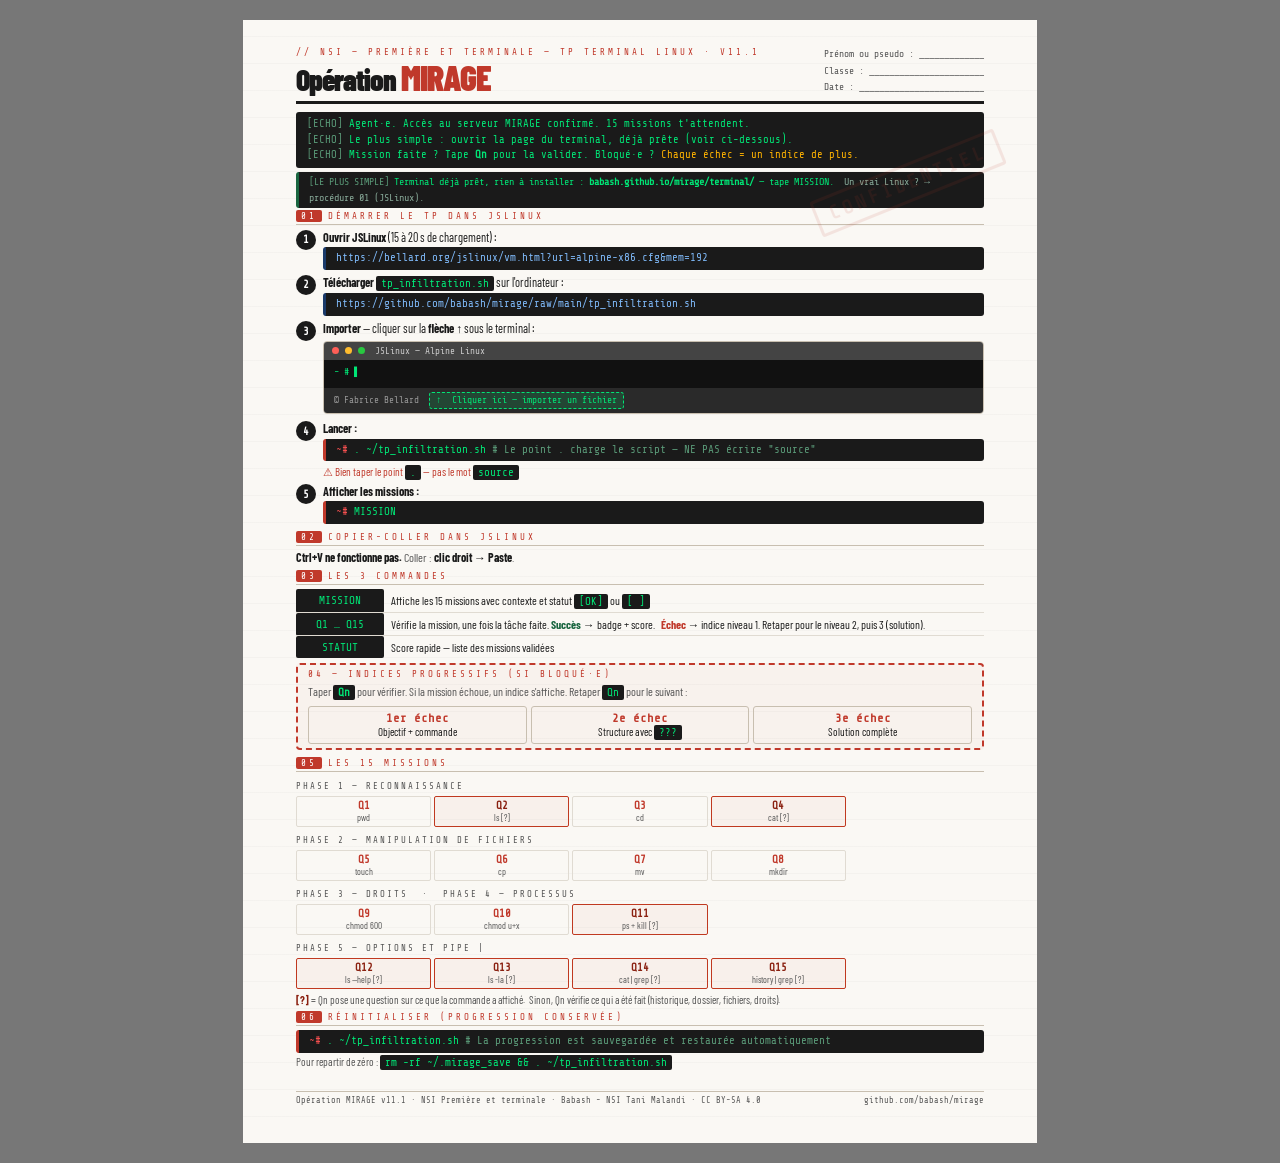
==== commit 7ceb40f2: "[T100][archi] Renommage du dépôt en mirage : adresses internes, README, liens croisés Adresses babas" ====
--- a/fiche_eleve_mirage.html
+++ b/fiche_eleve_mirage.html
@@ -109,7 +109,7 @@
 
   <!-- 00 LE PLUS SIMPLE (une ligne) -->
   <div class="cmd" style="border-left-color:#1a6640;font-size:.63rem;padding:2px 10px;">
-    <span style="color:#5a9a78;">[LE PLUS SIMPLE]</span> Terminal déjà prêt, rien à installer : <strong>babash.github.io/TP-commandes-hacker/terminal/</strong> — tape MISSION. &nbsp;<span style="color:#8a9;">Un vrai Linux ? → procédure 01 (JSLinux).</span>
+    <span style="color:#5a9a78;">[LE PLUS SIMPLE]</span> Terminal déjà prêt, rien à installer : <strong>babash.github.io/mirage/terminal/</strong> — tape MISSION. &nbsp;<span style="color:#8a9;">Un vrai Linux ? → procédure 01 (JSLinux).</span>
   </div>
 
   <!-- 01 DÉMARRAGE -->
@@ -123,7 +123,7 @@
       </div>
       <div class="step"><div class="sn">2</div>
         <div class="sb"><strong>Télécharger</strong> <code>tp_infiltration.sh</code> sur l'ordinateur :
-          <div class="cmd" style="border-left-color:#1a3a6a;"><span style="color:#7eb8f7;">https://github.com/babash/TP-commandes-hacker/raw/main/tp_infiltration.sh</span></div>
+          <div class="cmd" style="border-left-color:#1a3a6a;"><span style="color:#7eb8f7;">https://github.com/babash/mirage/raw/main/tp_infiltration.sh</span></div>
         </div>
       </div>
       <div class="step"><div class="sn">3</div>
@@ -225,7 +225,7 @@
 
   <footer>
     <span>Opération MIRAGE v11.1 · NSI Première et terminale · Babash - NSI Tani Malandi · CC BY-SA 4.0</span>
-    <a href="https://github.com/babash/TP-commandes-hacker">github.com/babash/TP-commandes-hacker</a>
+    <a href="https://github.com/babash/mirage">github.com/babash/mirage</a>
   </footer>
 
 </div>
